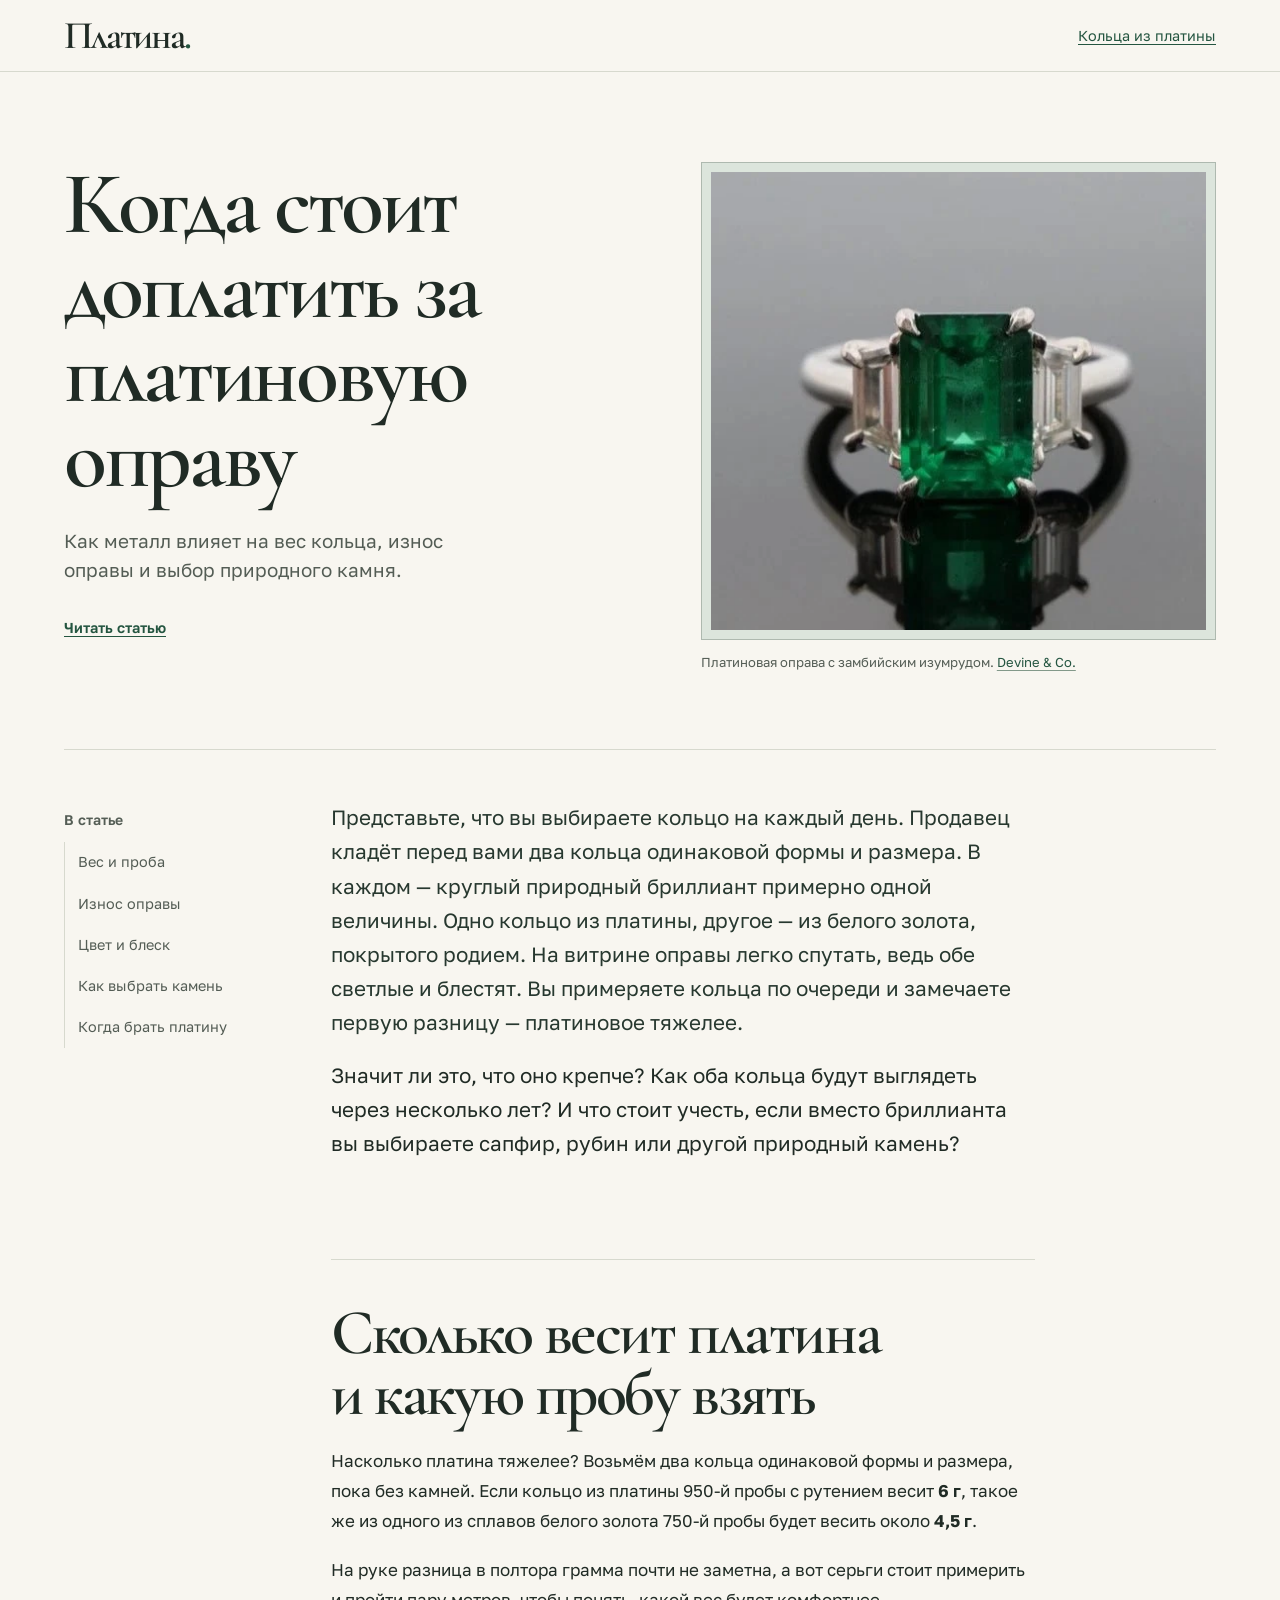
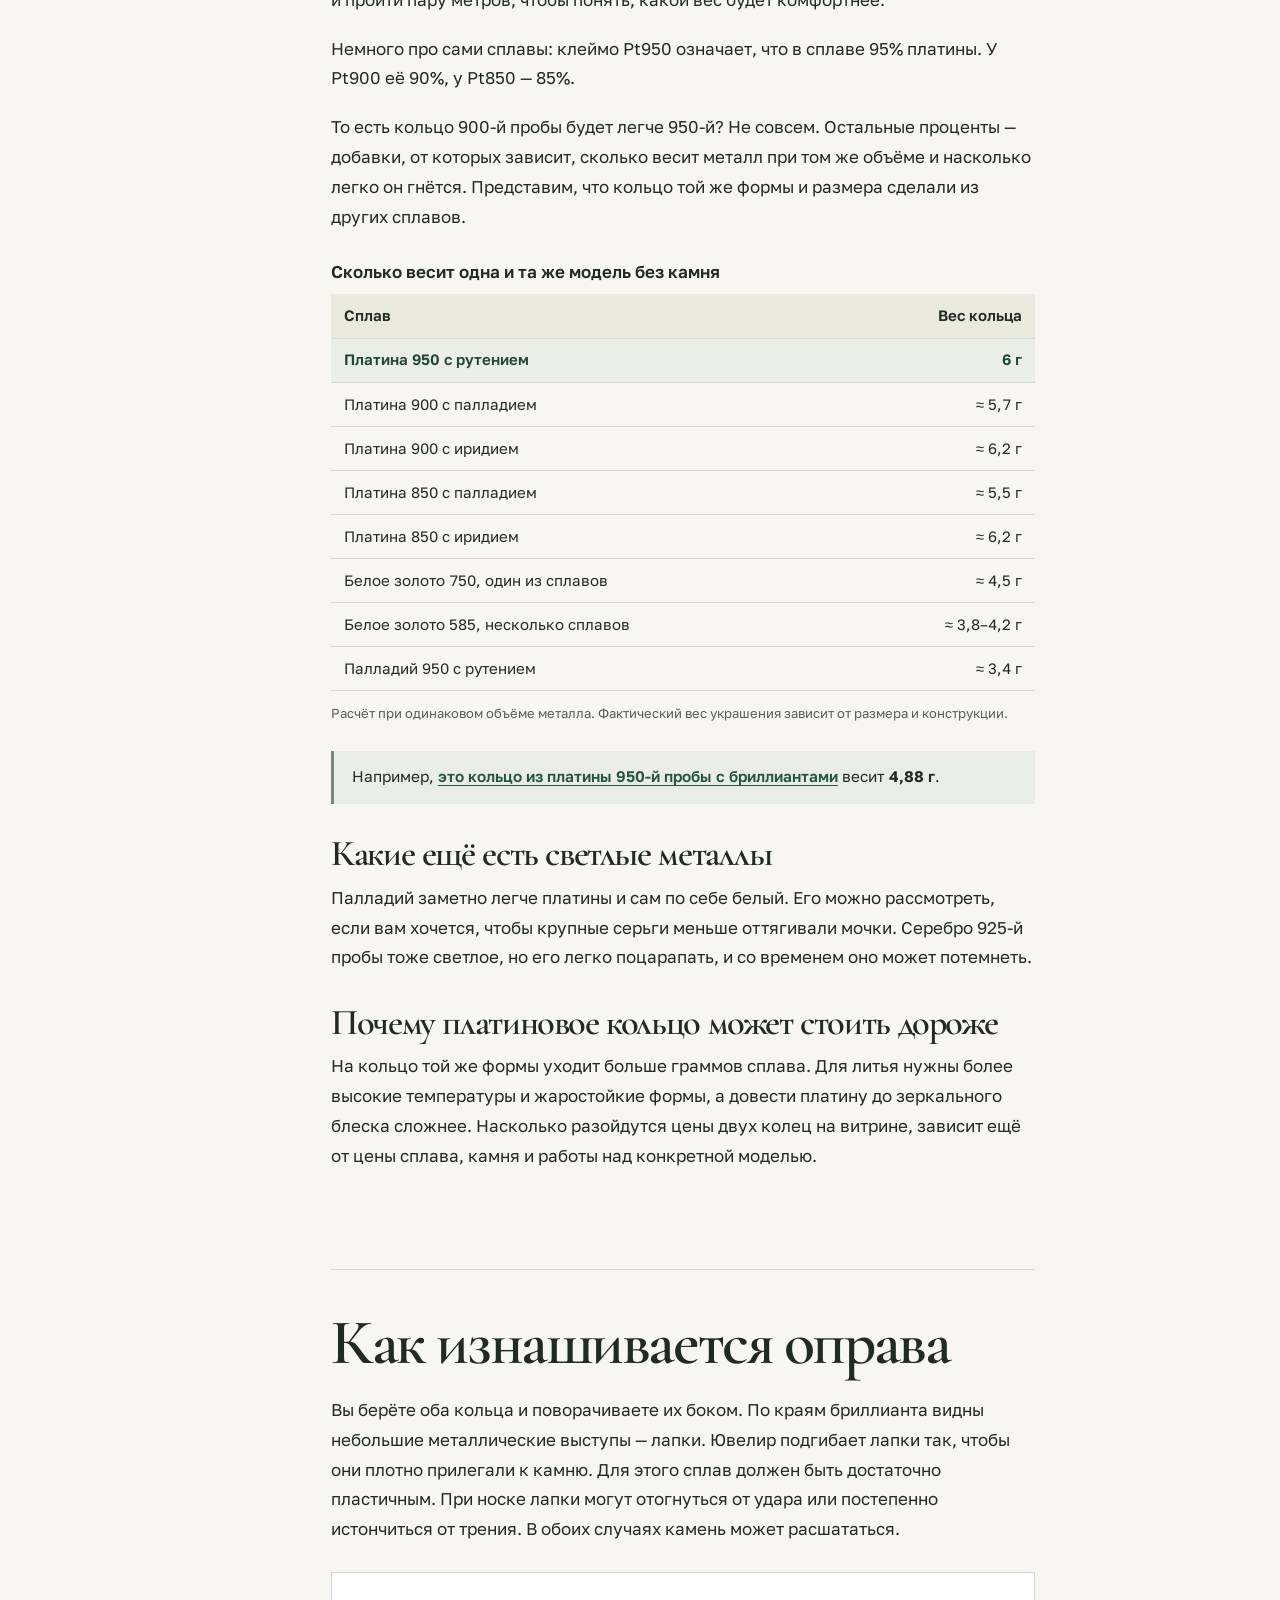
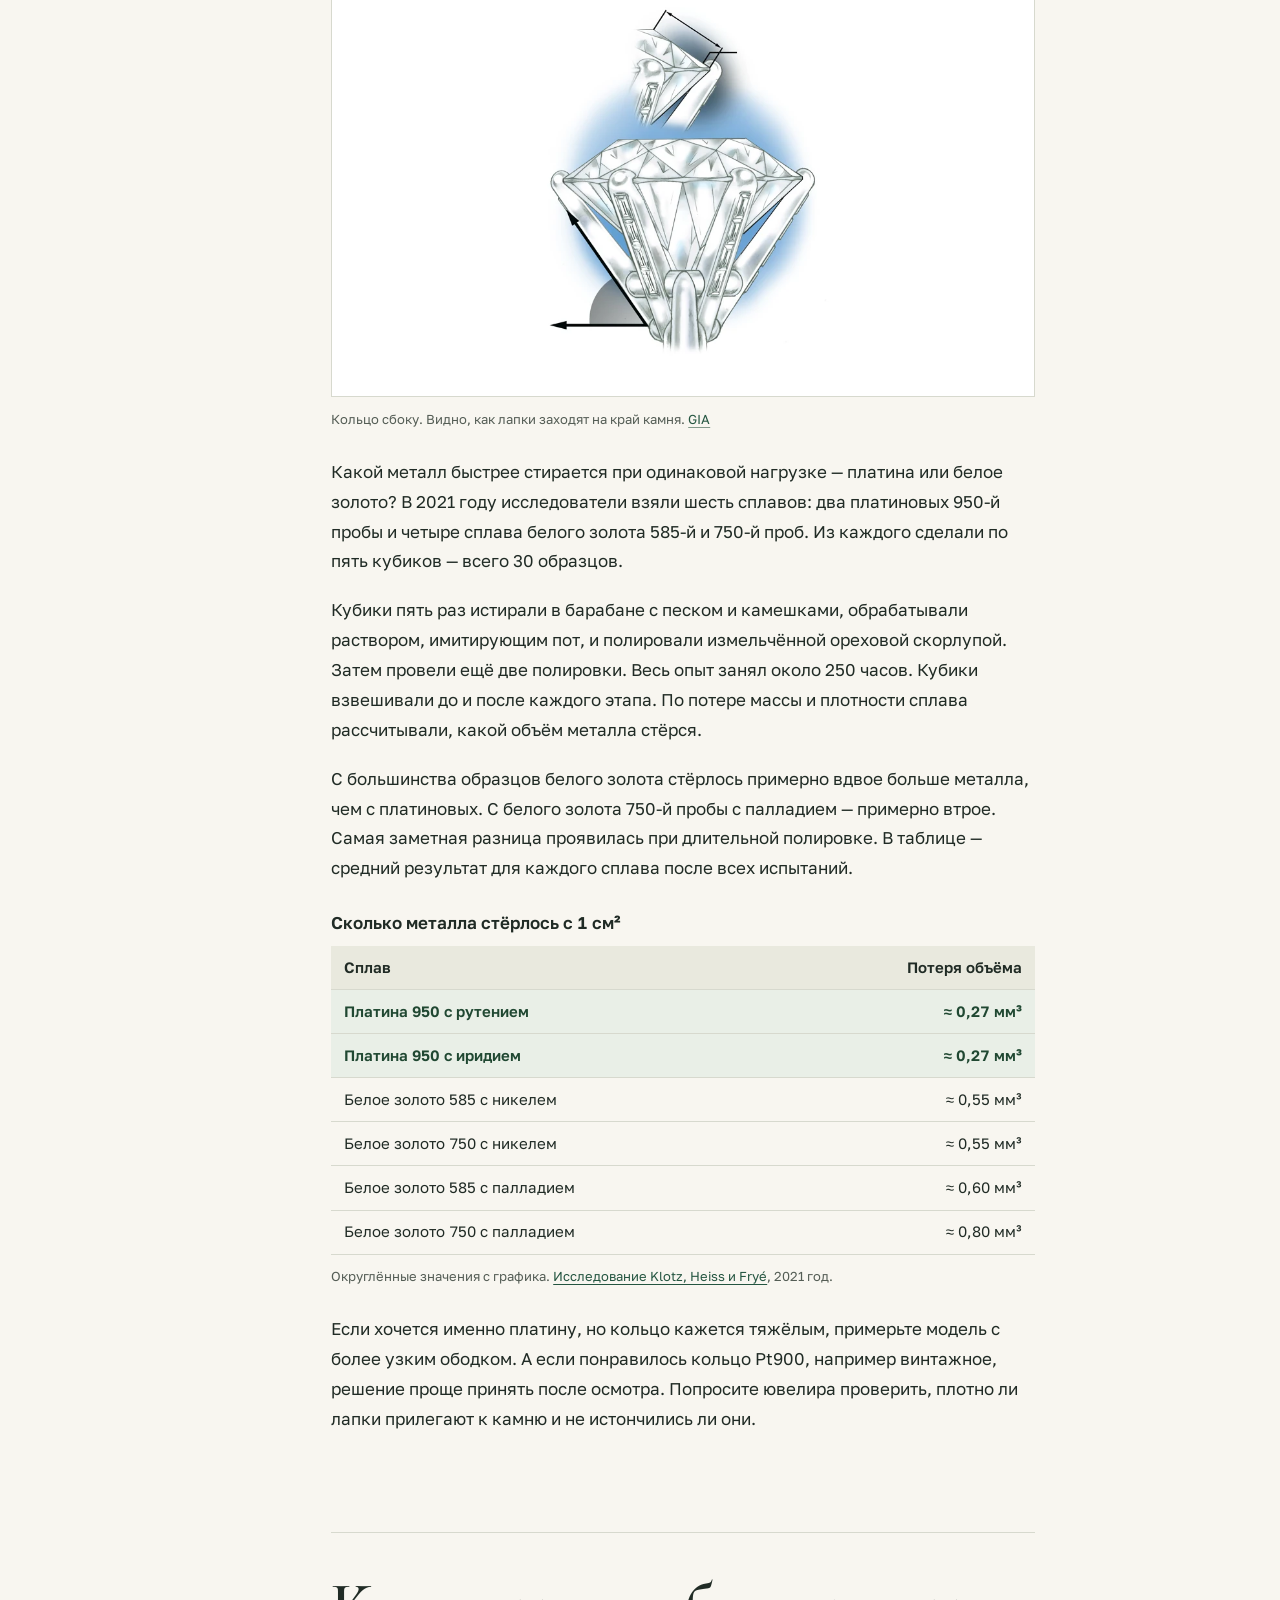
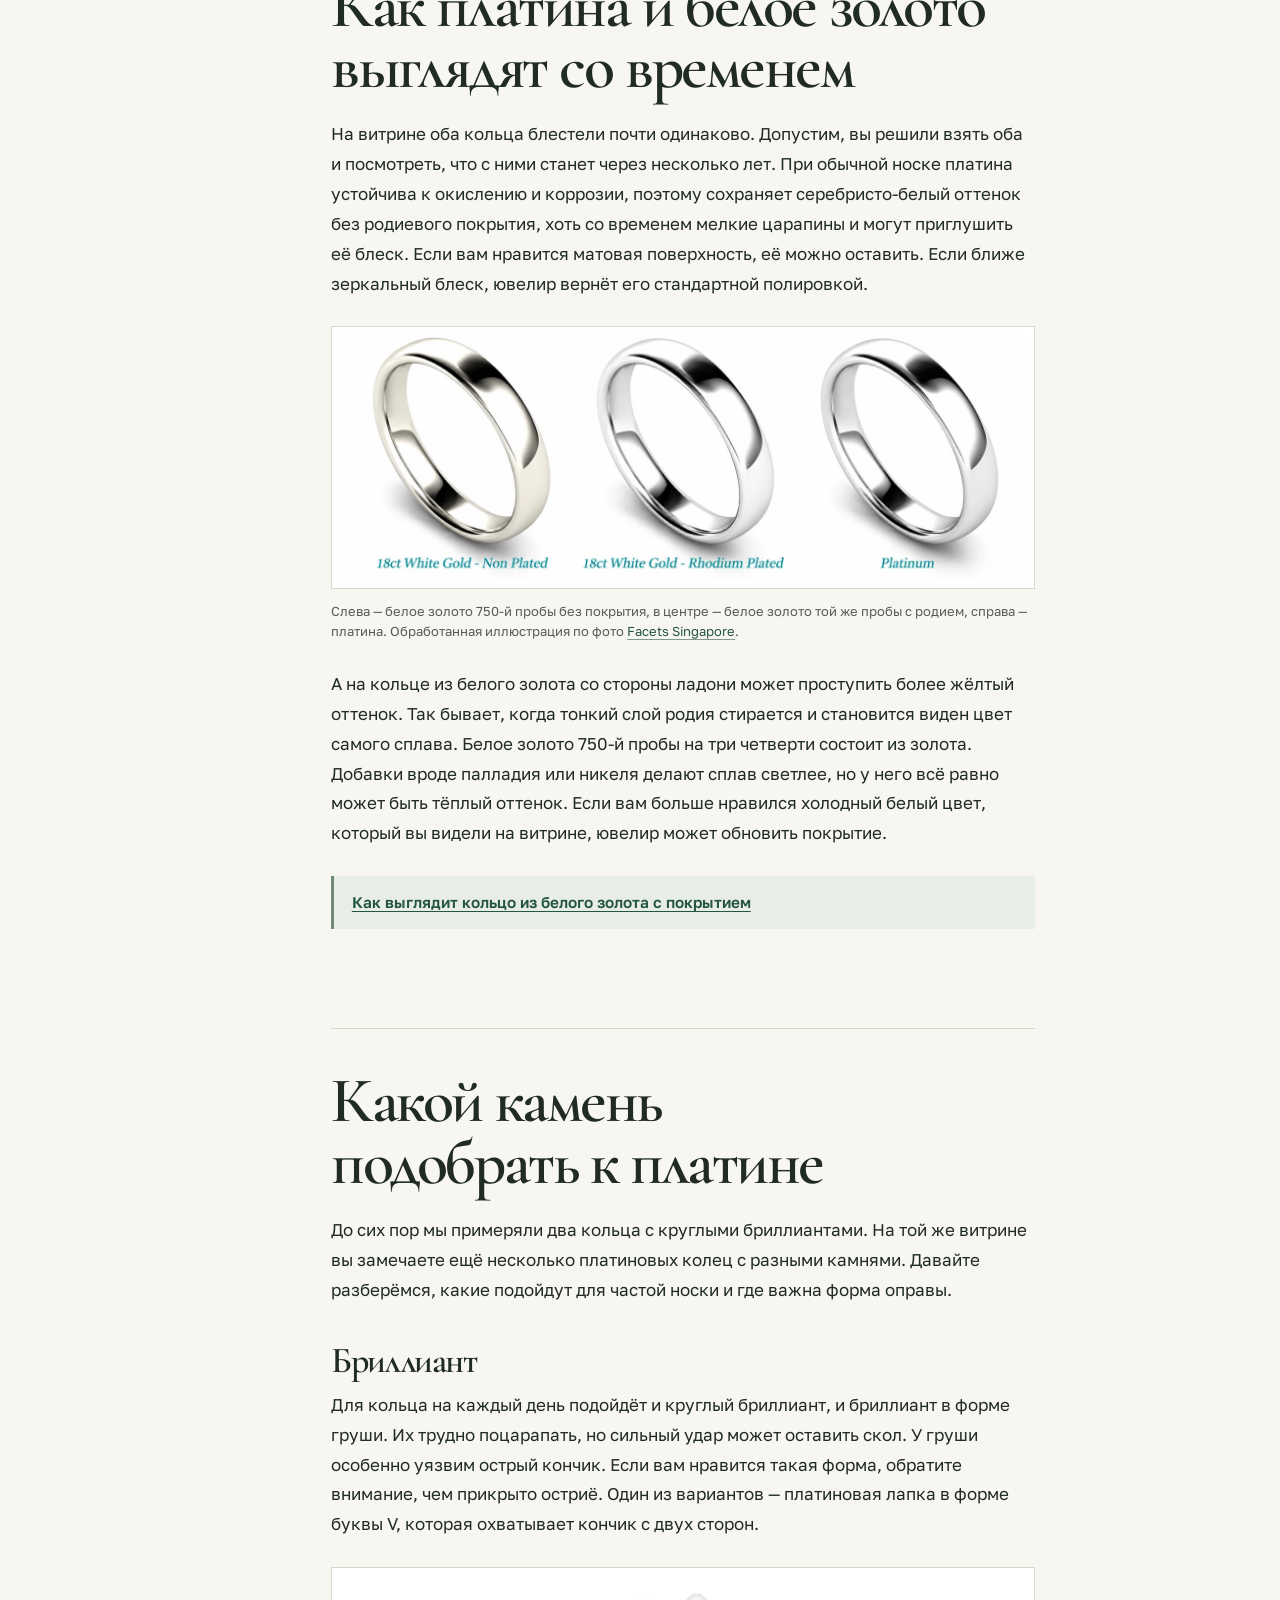
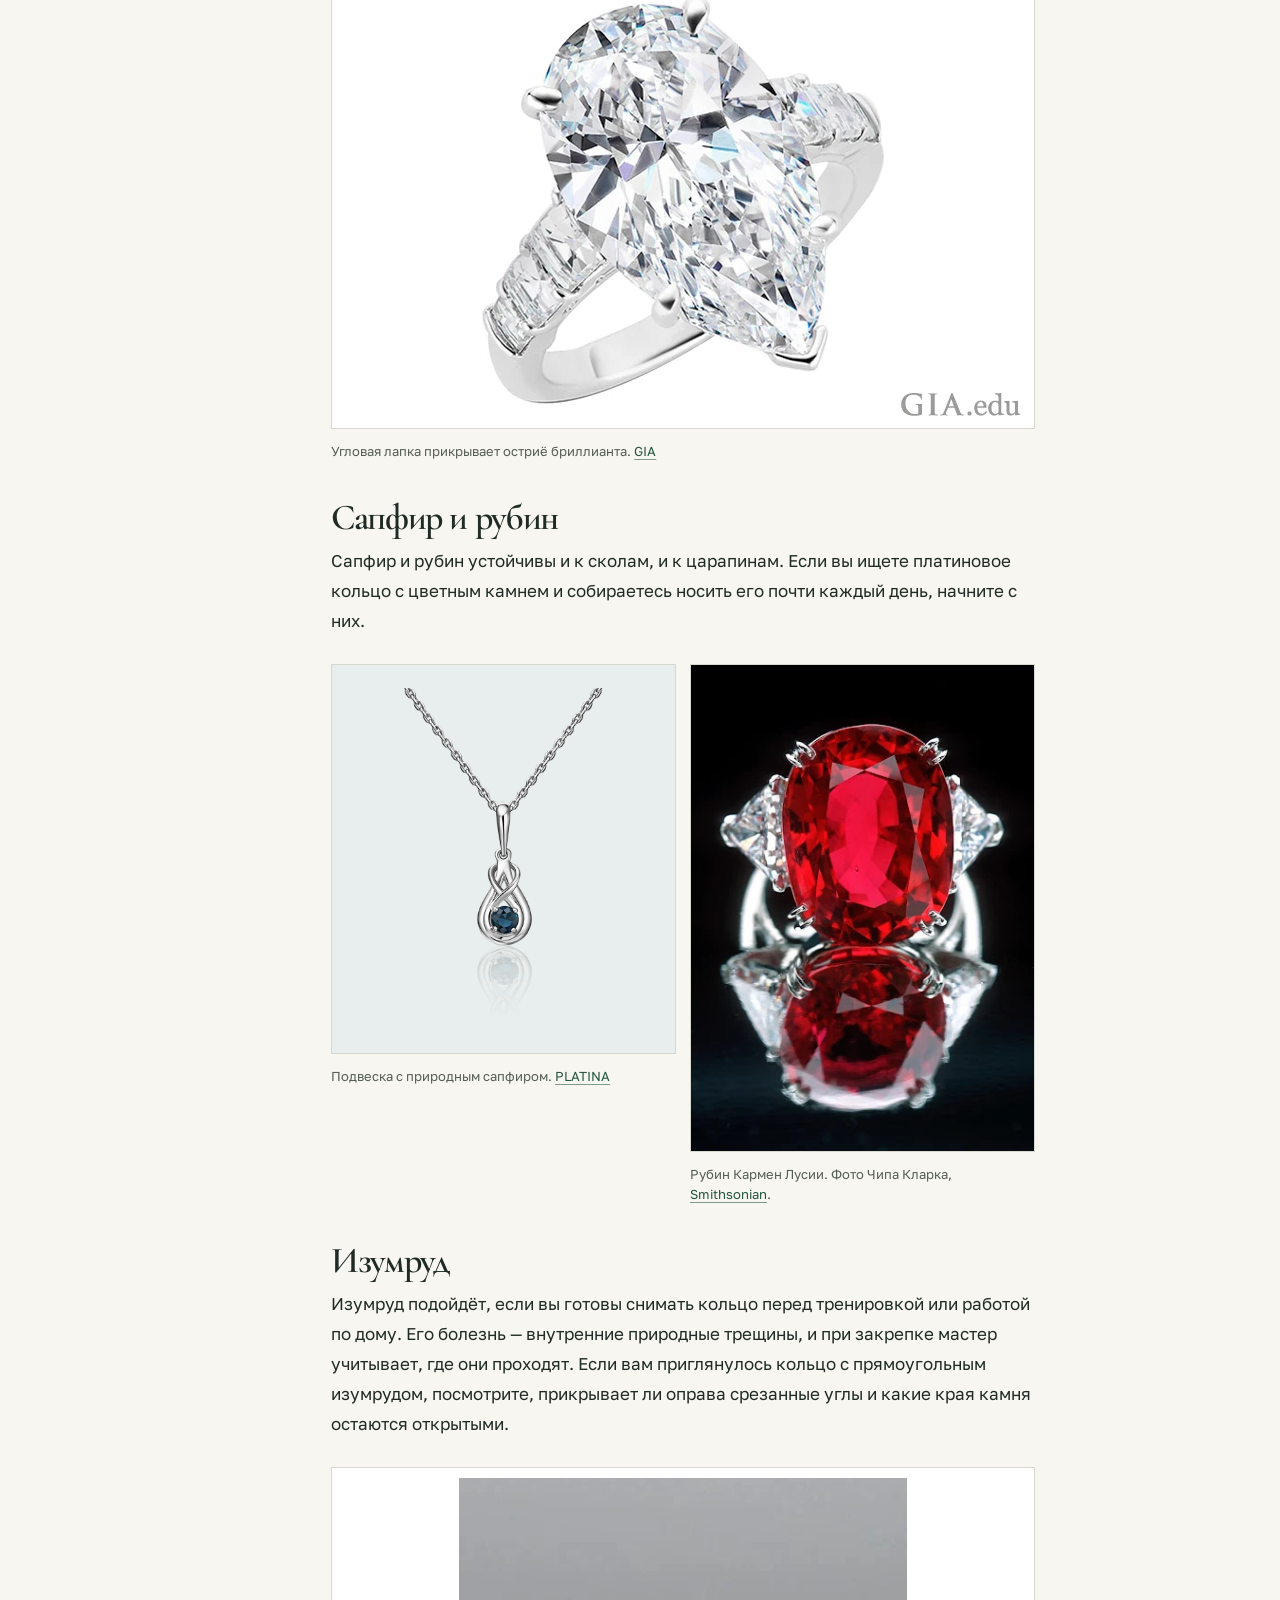
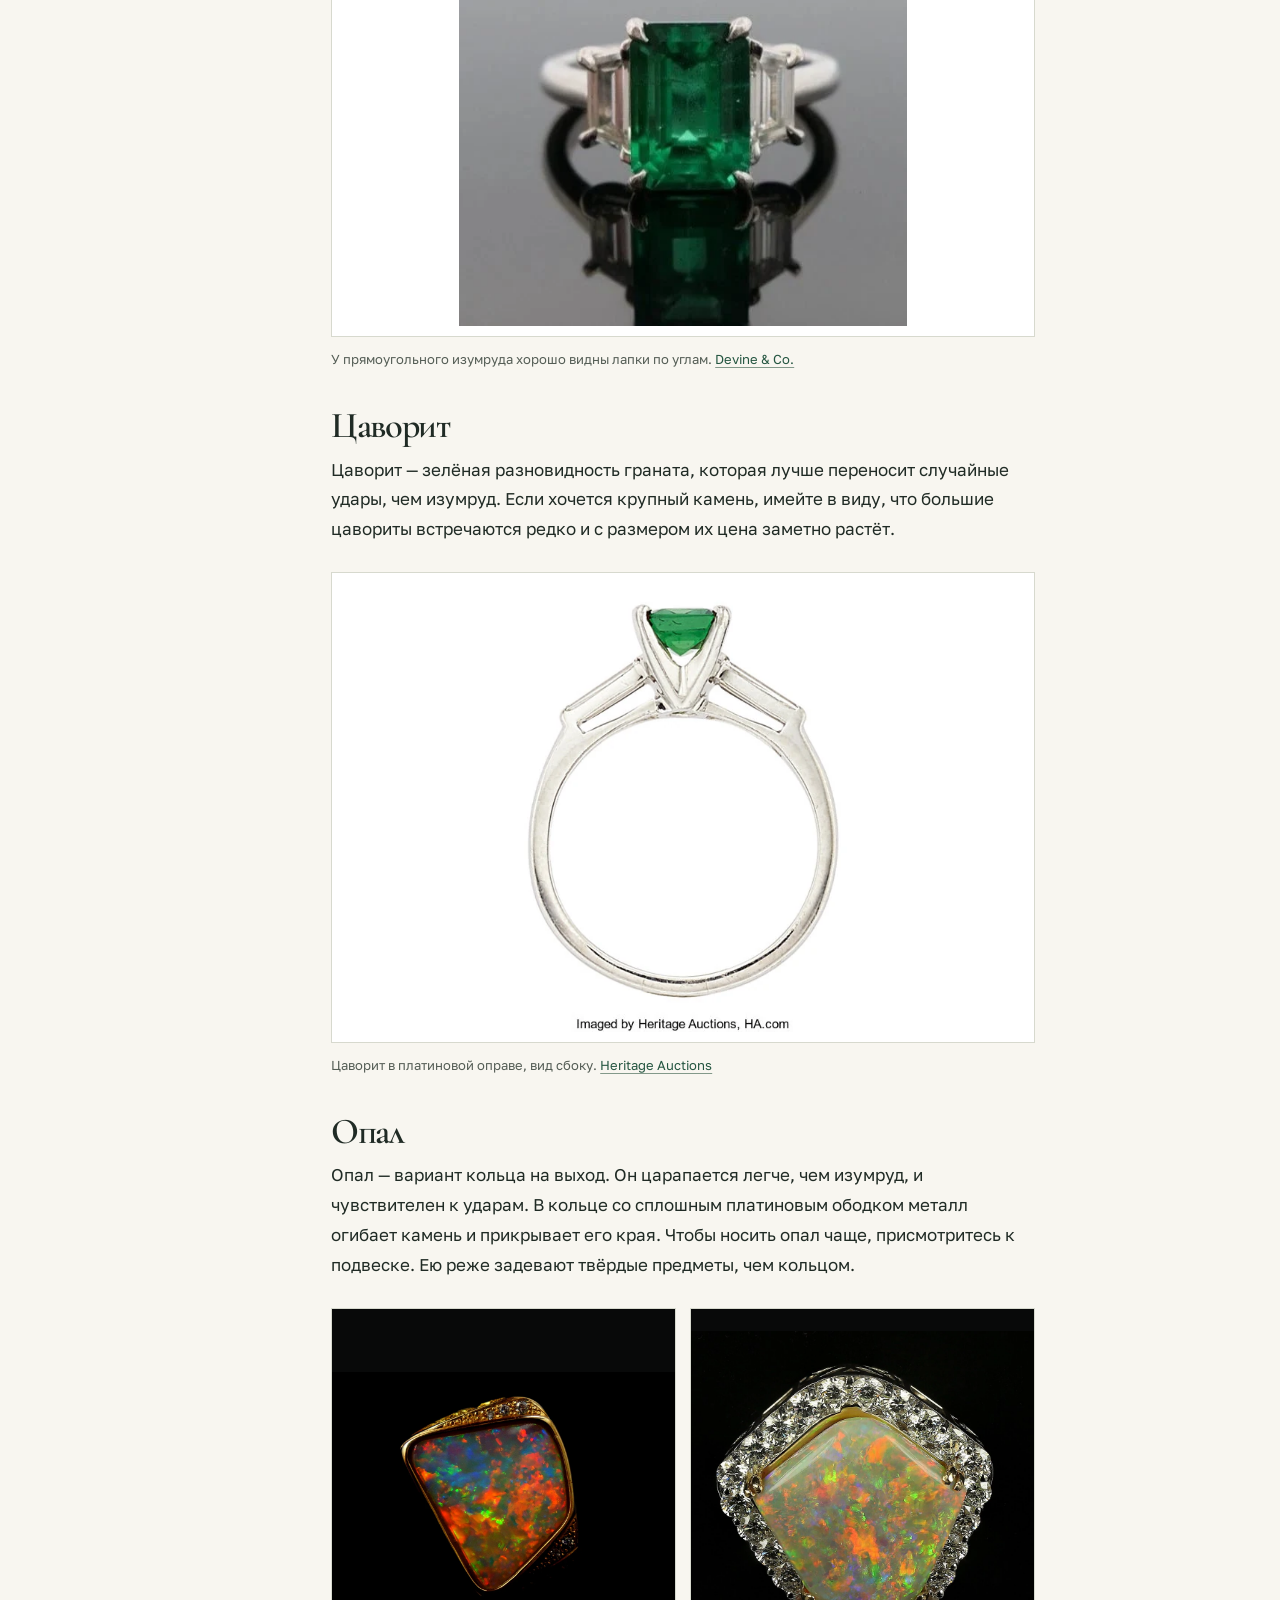
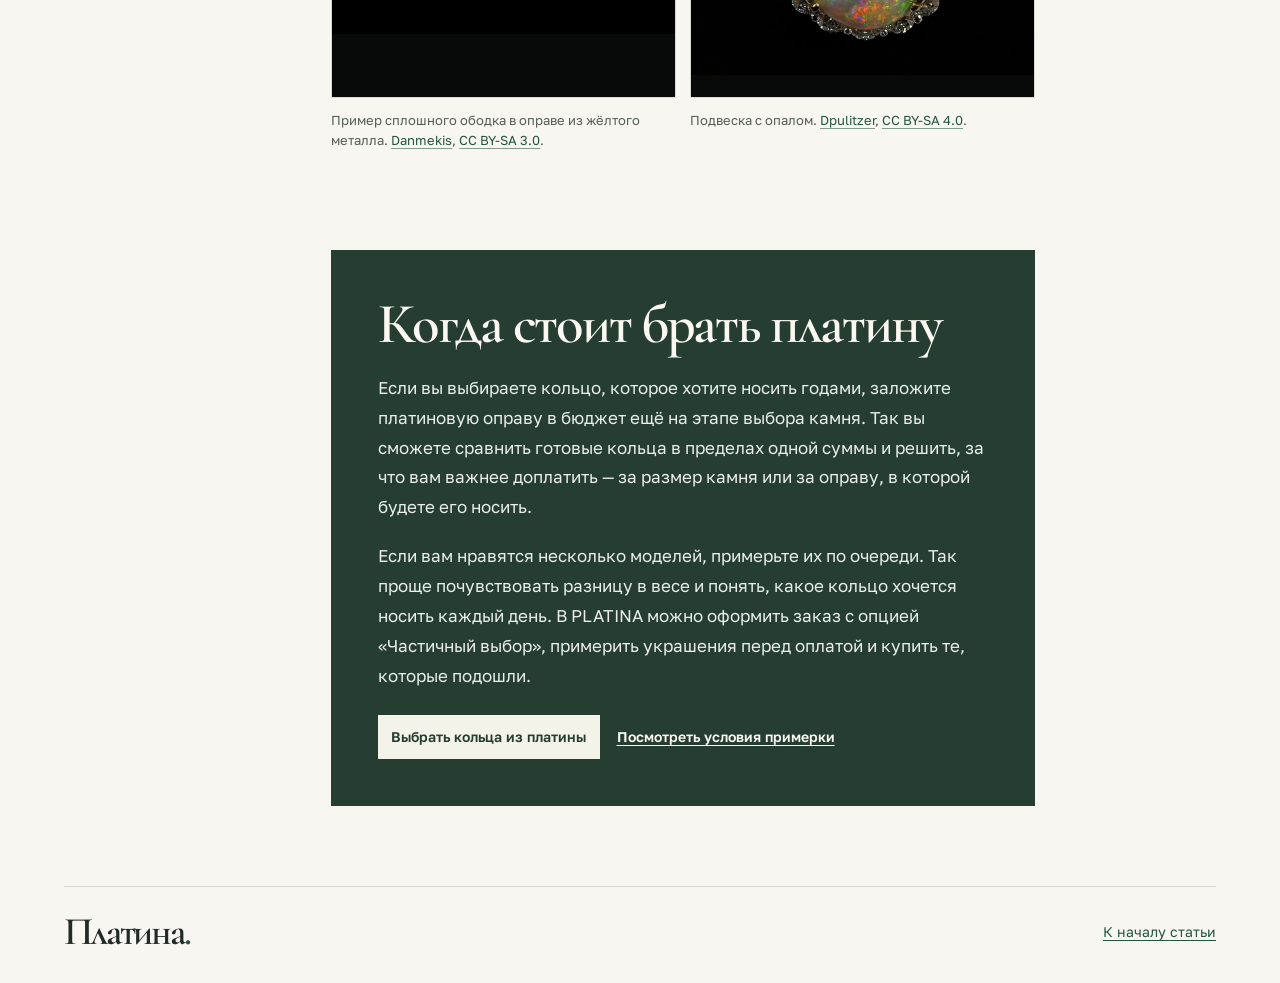
==== platina-article/index.html @ 507f57bd "Publish platinum setting editorial article" ====
<!doctype html>
<html lang="ru" id="top">
<head>
  <meta charset="utf-8">
  <meta name="viewport" content="width=device-width, initial-scale=1">
  <title>Когда стоит доплатить за платиновую оправу</title>
  <meta name="description" content="Чем платиновая оправа отличается от белого золота по весу, износу и уходу. Как выбрать оправу для бриллианта, сапфира, рубина и других природных камней.">
  <meta name="theme-color" content="#f8f6f0">
  <link rel="stylesheet" href="assets/fonts/fonts.css">
  <link rel="stylesheet" href="styles.css">
  <script src="article.js" defer></script>
</head>
<body>
  <a class="skip" href="#article">Перейти к статье</a>
  <header class="masthead">
    <div class="shell masthead-inner">
      <a class="wordmark" href="#top">Платина<span>.</span></a>
      <a class="masthead-link" href="https://platina-jewelry.ru/catalog/kolca/platina">Кольца из платины</a>
    </div>
    <div class="reading-progress" aria-hidden="true"></div>
  </header>

  <main>
    <article id="article" aria-labelledby="title">
      <header class="shell hero">
        <div class="hero-copy">
          <h1 id="title">Когда стоит<br class="hero-break"> доплатить за платиновую оправу</h1>
          <p>Как металл влияет на вес кольца, износ оправы и выбор природного камня.</p>
          <a class="hero-link" href="#intro">Читать статью</a>
        </div>
        <figure class="hero-figure">
          <div class="hero-photo">
            <img src="assets/emerald-hero.webp" alt="Платиновое кольцо с прямоугольным зелёным изумрудом и двумя боковыми бриллиантами" width="500" height="500" fetchpriority="high">
          </div>
          <figcaption>Платиновая оправа с замбийским изумрудом. <a href="https://www.devinejeweler.com/products/platinum-natural-zambian-emerald-ring-3-62ct-gia-origin-report-trapezoid-diamond">Devine &amp; Co.</a></figcaption>
        </figure>
      </header>

      <div class="shell article-layout">
        <nav class="contents" aria-label="Оглавление">
          <p class="contents-title">В статье</p>
          <ol>
            <li><a href="#weight">Вес и проба</a></li>
            <li><a href="#wear">Износ оправы</a></li>
            <li><a href="#finish">Цвет и блеск</a></li>
            <li><a href="#stones">Как выбрать камень</a></li>
            <li><a href="#choice">Когда брать платину</a></li>
          </ol>
        </nav>

        <div class="article-body">
          <div class="intro flow" id="intro">
            <p>Представьте, что вы выбираете кольцо на каждый день. Продавец кладёт перед вами два кольца одинаковой формы и размера. В каждом — круглый природный бриллиант примерно одной величины. Одно кольцо из платины, другое — из белого золота, покрытого родием. На витрине оправы легко спутать, ведь обе светлые и блестят. Вы примеряете кольца по очереди и замечаете первую разницу — платиновое тяжелее.</p>
            <p>Значит ли это, что оно крепче? Как оба кольца будут выглядеть через несколько лет? И что стоит учесть, если вместо бриллианта вы выбираете сапфир, рубин или другой природный камень?</p>
          </div>

          <section class="chapter flow" id="weight" aria-labelledby="weight-title">
            <h2 id="weight-title">Сколько весит платина и какую пробу взять</h2>
            <p>Насколько платина тяжелее? Возьмём два кольца одинаковой формы и размера, пока без камней. Если кольцо из платины 950-й пробы с рутением весит <strong>6 г</strong>, такое же из одного из сплавов белого золота 750-й пробы будет весить около <strong>4,5 г</strong>.</p>
            <p>На руке разница в полтора грамма почти не заметна, а вот серьги стоит примерить и пройти пару метров, чтобы понять, какой вес будет комфортнее.</p>
            <p>Немного про сами сплавы: клеймо Pt950 означает, что в сплаве 95% платины. У Pt900 её 90%, у Pt850 — 85%.</p>
            <p>То есть кольцо 900-й пробы будет легче 950-й? Не совсем. Остальные проценты — добавки, от которых зависит, сколько весит металл при том же объёме и насколько легко он гнётся. Представим, что кольцо той же формы и размера сделали из других сплавов.</p>

            <div class="data">
              <table>
                <caption>Сколько весит одна и та же модель без камня</caption>
                <thead><tr><th scope="col">Сплав</th><th scope="col">Вес кольца</th></tr></thead>
                <tbody>
                  <tr class="table-base"><th scope="row">Платина 950 с рутением</th><td>6 г</td></tr>
                  <tr><th scope="row">Платина 900 с палладием</th><td>≈ 5,7 г</td></tr>
                  <tr><th scope="row">Платина 900 с иридием</th><td>≈ 6,2 г</td></tr>
                  <tr><th scope="row">Платина 850 с палладием</th><td>≈ 5,5 г</td></tr>
                  <tr><th scope="row">Платина 850 с иридием</th><td>≈ 6,2 г</td></tr>
                  <tr><th scope="row">Белое золото 750, один из сплавов</th><td>≈ 4,5 г</td></tr>
                  <tr><th scope="row">Белое золото 585, несколько сплавов</th><td>≈ 3,8–4,2 г</td></tr>
                  <tr><th scope="row">Палладий 950 с рутением</th><td>≈ 3,4 г</td></tr>
                </tbody>
              </table>
              <p class="table-note">Расчёт при одинаковом объёме металла. Фактический вес украшения зависит от размера и конструкции.</p>
            </div>

            <aside class="catalog-note" aria-label="Пример из каталога">
              <p>Например, <a href="https://platina-jewelry.ru/catalog/product/01-1791-00-101-2100-30">это кольцо из платины 950-й пробы с бриллиантами</a> весит <strong>4,88 г</strong>.</p>
            </aside>

            <h3>Какие ещё есть светлые металлы</h3>
            <p>Палладий заметно легче платины и сам по себе белый. Его можно рассмотреть, если вам хочется, чтобы крупные серьги меньше оттягивали мочки. Серебро 925-й пробы тоже светлое, но его легко поцарапать, и со временем оно может потемнеть.</p>

            <h3>Почему платиновое кольцо может стоить дороже</h3>
            <p>На кольцо той же формы уходит больше граммов сплава. Для литья нужны более высокие температуры и жаростойкие формы, а довести платину до зеркального блеска сложнее. Насколько разойдутся цены двух колец на витрине, зависит ещё от цены сплава, камня и работы над конкретной моделью.</p>
          </section>

          <section class="chapter flow" id="wear" aria-labelledby="wear-title">
            <h2 id="wear-title">Как изнашивается оправа</h2>
            <p>Вы берёте оба кольца и поворачиваете их боком. По краям бриллианта видны небольшие металлические выступы — лапки. Ювелир подгибает лапки так, чтобы они плотно прилегали к камню. Для этого сплав должен быть достаточно пластичным. При носке лапки могут отогнуться от удара или постепенно истончиться от трения. В обоих случаях камень может расшататься.</p>
            <figure class="article-figure diagram">
              <a class="image-link" data-enlarge href="assets/prong-diagram.webp" aria-label="Увеличить схему закрепки">
                <img src="assets/prong-diagram.webp" alt="Схема закрепки сбоку. Кончики лапок заходят на край круглого камня." width="475" height="594" loading="lazy" decoding="async">
              </a>
              <figcaption>Кольцо сбоку. Видно, как лапки заходят на край камня. <a href="https://www.gia.edu/quality-assurance-benchmark/setting-round-center-stone-ring-platinum-prong">GIA</a></figcaption>
            </figure>
            <p>Какой металл быстрее стирается при одинаковой нагрузке — платина или белое золото? В 2021 году исследователи взяли шесть сплавов: два платиновых 950-й пробы и четыре сплава белого золота 585-й и 750-й проб. Из каждого сделали по пять кубиков — всего 30 образцов.</p>
            <p>Кубики пять раз истирали в барабане с песком и камешками, обрабатывали раствором, имитирующим пот, и полировали измельчённой ореховой скорлупой. Затем провели ещё две полировки. Весь опыт занял около 250 часов. Кубики взвешивали до и после каждого этапа. По потере массы и плотности сплава рассчитывали, какой объём металла стёрся.</p>
            <p>С большинства образцов белого золота стёрлось примерно вдвое больше металла, чем с платиновых. С белого золота 750-й пробы с палладием — примерно втрое. Самая заметная разница проявилась при длительной полировке. В таблице — средний результат для каждого сплава после всех испытаний.</p>
            <div class="data">
              <table>
                <caption>Сколько металла стёрлось с 1 см²</caption>
                <thead><tr><th scope="col">Сплав</th><th scope="col">Потеря объёма</th></tr></thead>
                <tbody>
                  <tr class="table-base"><th scope="row">Платина 950 с рутением</th><td>≈ 0,27 мм³</td></tr>
                  <tr class="table-base"><th scope="row">Платина 950 с иридием</th><td>≈ 0,27 мм³</td></tr>
                  <tr><th scope="row">Белое золото 585 с никелем</th><td>≈ 0,55 мм³</td></tr>
                  <tr><th scope="row">Белое золото 750 с никелем</th><td>≈ 0,55 мм³</td></tr>
                  <tr><th scope="row">Белое золото 585 с палладием</th><td>≈ 0,60 мм³</td></tr>
                  <tr><th scope="row">Белое золото 750 с палладием</th><td>≈ 0,80 мм³</td></tr>
                </tbody>
              </table>
              <p class="table-note">Округлённые значения с графика. <a href="https://doi.org/10.1595/205651321X16189971801978">Исследование Klotz, Heiss и Fryé</a>, 2021 год.</p>
            </div>
            <p>Если хочется именно платину, но кольцо кажется тяжёлым, примерьте модель с более узким ободком. А если понравилось кольцо Pt900, например винтажное, решение проще принять после осмотра. Попросите ювелира проверить, плотно ли лапки прилегают к камню и не истончились ли они.</p>
          </section>

          <section class="chapter flow" id="finish" aria-labelledby="finish-title">
            <h2 id="finish-title">Как платина и белое золото выглядят со временем</h2>
            <p>На витрине оба кольца блестели почти одинаково. Допустим, вы решили взять оба и посмотреть, что с ними станет через несколько лет. При обычной носке платина устойчива к окислению и коррозии, поэтому сохраняет серебристо-белый оттенок без родиевого покрытия, хоть со временем мелкие царапины и могут приглушить её блеск. Если вам нравится матовая поверхность, её можно оставить. Если ближе зеркальный блеск, ювелир вернёт его стандартной полировкой.</p>
            <figure class="article-figure comparison">
              <a class="image-link" data-enlarge href="assets/metal-comparison.webp" aria-label="Увеличить сравнение оттенков металлов">
                <img src="assets/metal-comparison.webp" alt="Три отполированных кольца. Левое чуть теплее, среднее и правое серебристо-белые." width="1400" height="498" loading="lazy" decoding="async">
              </a>
              <figcaption>Слева — белое золото 750-й пробы без покрытия, в центре — белое золото той же пробы с родием, справа — платина. Обработанная иллюстрация по фото <a href="https://blog.facetsingapore.com/white-gold-vs.-platinum-whats-the-difference">Facets Singapore</a>.</figcaption>
            </figure>
            <p>А на кольце из белого золота со стороны ладони может проступить более жёлтый оттенок. Так бывает, когда тонкий слой родия стирается и становится виден цвет самого сплава. Белое золото 750-й пробы на три четверти состоит из золота. Добавки вроде палладия или никеля делают сплав светлее, но у него всё равно может быть тёплый оттенок. Если вам больше нравился холодный белый цвет, который вы видели на витрине, ювелир может обновить покрытие.</p>
            <aside class="catalog-note" aria-label="Пример из каталога">
              <p><a href="https://platina-jewelry.ru/catalog/product/01-0300-00-101-1120-30">Как выглядит кольцо из белого золота с покрытием</a></p>
            </aside>
          </section>

          <section class="chapter flow" id="stones" aria-labelledby="stones-title">
            <h2 id="stones-title">Какой камень подобрать к платине</h2>
            <p>До сих пор мы примеряли два кольца с круглыми бриллиантами. На той же витрине вы замечаете ещё несколько платиновых колец с разными камнями. Давайте разберёмся, какие подойдут для частой носки и где важна форма оправы.</p>

            <div class="stone-chapter flow">
              <h3>Бриллиант</h3>
              <p>Для кольца на каждый день подойдёт и круглый бриллиант, и бриллиант в форме груши. Их трудно поцарапать, но сильный удар может оставить скол. У груши особенно уязвим острый кончик. Если вам нравится такая форма, обратите внимание, чем прикрыто остриё. Один из вариантов — платиновая лапка в форме буквы V, которая охватывает кончик с двух сторон.</p>
              <figure class="article-figure">
                <a class="image-link" href="assets/pear-diamond.webp" data-enlarge aria-label="Увеличить фотографию бриллианта в форме груши">
                  <img src="assets/pear-diamond.webp" alt="Кольцо с грушевидным бриллиантом. На остром кончике камня видна угловая лапка." width="690" height="460" loading="lazy" decoding="async">
                </a>
                <figcaption>Угловая лапка прикрывает остриё бриллианта. <a href="https://www.gia.edu/gia-news-research/how-protect-diamond-chipping">GIA</a></figcaption>
              </figure>
            </div>

            <div class="stone-chapter flow">
              <h3>Сапфир и рубин</h3>
              <p>Сапфир и рубин устойчивы и к сколам, и к царапинам. Если вы ищете платиновое кольцо с цветным камнем и собираетесь носить его почти каждый день, начните с них.</p>
              <div class="photo-pair">
                <figure class="article-figure">
                  <a class="image-link sapphire" href="assets/sapphire-pendant.webp" data-enlarge aria-label="Увеличить фотографию подвески с сапфиром">
                    <img src="assets/sapphire-pendant.webp" alt="Платиновая подвеска с круглым синим сапфиром" width="1000" height="1000" loading="lazy" decoding="async">
                  </a>
                  <figcaption>Подвеска с природным сапфиром. <a href="https://platina-jewelry.ru/catalog/product/03-3037-00-102-2100-30">PLATINA</a></figcaption>
                </figure>
                <figure class="article-figure">
                  <a class="image-link ruby" href="assets/ruby-ring.webp" data-enlarge aria-label="Увеличить фотографию кольца с рубином">
                    <img src="assets/ruby-ring.webp" alt="Овальный красный рубин с двумя боковыми бриллиантами" width="362" height="512" loading="lazy" decoding="async">
                  </a>
                  <figcaption>Рубин Кармен Лусии. Фото Чипа Кларка, <a href="https://artsandculture.google.com/asset/sQFQgNkEzkOqLA?childAssetId=KAEURho-J4QhWQ">Smithsonian</a>.</figcaption>
                </figure>
              </div>
            </div>

            <div class="stone-chapter flow">
              <h3>Изумруд</h3>
              <p>Изумруд подойдёт, если вы готовы снимать кольцо перед тренировкой или работой по дому. Его болезнь — внутренние природные трещины, и при закрепке мастер учитывает, где они проходят. Если вам приглянулось кольцо с прямоугольным изумрудом, посмотрите, прикрывает ли оправа срезанные углы и какие края камня остаются открытыми.</p>
              <figure class="article-figure centered-photo">
                <a class="image-link" href="assets/emerald-detail.webp" data-enlarge aria-label="Увеличить фотографию кольца с изумрудом">
                  <img src="assets/emerald-detail.webp" alt="Крупный план изумруда. Четыре лапки закрепки видны у срезанных углов." width="500" height="500" loading="lazy" decoding="async">
                </a>
                <figcaption>У прямоугольного изумруда хорошо видны лапки по углам. <a href="https://www.devinejeweler.com/products/platinum-natural-zambian-emerald-ring-3-62ct-gia-origin-report-trapezoid-diamond">Devine &amp; Co.</a></figcaption>
              </figure>
            </div>

            <div class="stone-chapter flow">
              <h3>Цаворит</h3>
              <p>Цаворит — зелёная разновидность граната, которая лучше переносит случайные удары, чем изумруд. Если хочется крупный камень, имейте в виду, что большие цавориты встречаются редко и с размером их цена заметно растёт.</p>
              <figure class="article-figure centered-photo">
                <a class="image-link" href="assets/tsavorite-ring.webp" data-enlarge aria-label="Увеличить вид кольца с цаворитом сбоку">
                  <img src="assets/tsavorite-ring.webp" alt="Вид сбоку на платиновое кольцо с зелёным цаворитом" width="474" height="600" loading="lazy" decoding="async">
                </a>
                <figcaption>Цаворит в платиновой оправе, вид сбоку. <a href="https://jewelry.ha.com/itm/estate-jewelry/rings/tsavorite-garnet-diamond-platinum-ring/a/5237-55216.s">Heritage Auctions</a></figcaption>
              </figure>
            </div>

            <div class="stone-chapter flow">
              <h3>Опал</h3>
              <p>Опал — вариант кольца на выход. Он царапается легче, чем изумруд, и чувствителен к ударам. В кольце со сплошным платиновым ободком металл огибает камень и прикрывает его края. Чтобы носить опал чаще, присмотритесь к подвеске. Ею реже задевают твёрдые предметы, чем кольцом.</p>
              <div class="photo-pair">
                <figure class="article-figure">
                  <a class="image-link opal" href="assets/opal-bezel.webp" data-enlarge aria-label="Увеличить фотографию опала в сплошной оправе">
                    <img src="assets/opal-bezel.webp" alt="Разноцветный опал, края которого огибает жёлтый металлический ободок" width="1120" height="855" loading="lazy" decoding="async">
                  </a>
                  <figcaption>Пример сплошного ободка в оправе из жёлтого металла. <a href="https://commons.wikimedia.org/wiki/File:Opal_Ring.JPG">Danmekis</a>, <a href="https://creativecommons.org/licenses/by-sa/3.0/">CC BY-SA 3.0</a>.</figcaption>
                </figure>
                <figure class="article-figure">
                  <a class="image-link opal" href="assets/opal-pendant.webp" data-enlarge aria-label="Увеличить фотографию подвески с опалом">
                    <img src="assets/opal-pendant.webp" alt="Подвеска с переливчатым опалом и рядом прозрачных камней вокруг него" width="960" height="960" loading="lazy" decoding="async">
                  </a>
                  <figcaption>Подвеска с опалом. <a href="https://commons.wikimedia.org/wiki/File:Opal_Pendant_top_view.jpg">Dpulitzer</a>, <a href="https://creativecommons.org/licenses/by-sa/4.0/">CC BY-SA 4.0</a>.</figcaption>
                </figure>
              </div>
            </div>
          </section>

          <section class="choice flow" id="choice" aria-labelledby="choice-title">
            <h2 id="choice-title">Когда стоит брать платину</h2>
            <p>Если вы выбираете кольцо, которое хотите носить годами, заложите платиновую оправу в бюджет ещё на этапе выбора камня. Так вы сможете сравнить готовые кольца в пределах одной суммы и решить, за что вам важнее доплатить — за размер камня или за оправу, в которой будете его носить.</p>
            <p>Если вам нравятся несколько моделей, примерьте их по очереди. Так проще почувствовать разницу в весе и понять, какое кольцо хочется носить каждый день. В PLATINA можно оформить заказ с опцией «Частичный выбор», примерить украшения перед оплатой и купить те, которые подошли.</p>
            <div class="choice-links">
              <a class="button" href="https://platina-jewelry.ru/catalog/kolca/platina">Выбрать кольца из платины</a>
              <a href="https://platina-jewelry.ru/delivery">Посмотреть условия примерки</a>
            </div>
          </section>
        </div>
      </div>
    </article>
  </main>

  <footer class="footer shell">
    <a class="wordmark" href="#top">Платина<span>.</span></a>
    <a href="#top">К началу статьи</a>
  </footer>

  <dialog class="lightbox" aria-label="Иллюстрация крупным планом">
    <div class="lightbox-content">
      <button class="lightbox-close" type="button" aria-label="Закрыть иллюстрацию">×</button>
      <figure>
        <img alt="">
        <figcaption></figcaption>
      </figure>
    </div>
  </dialog>
</body>
</html>
---- platina-article/assets/fonts/fonts.css ----
@font-face {
  font-family: 'Cormorant Garamond';
  font-style: normal;
  font-weight: 600;
  font-display: swap;
  src: url(cormorant-cyrillic.woff2) format('woff2');
  unicode-range: U+0301, U+0400-045F, U+0490-0491, U+04B0-04B1, U+2116;
}
@font-face {
  font-family: 'Cormorant Garamond';
  font-style: normal;
  font-weight: 600;
  font-display: swap;
  src: url(cormorant-latin.woff2) format('woff2');
  unicode-range: U+0000-00FF, U+0131, U+0152-0153, U+02BB-02BC, U+02C6, U+02DA, U+02DC, U+0304, U+0308, U+0329, U+2000-206F, U+20AC, U+2122, U+2191, U+2193, U+2212, U+2215, U+FEFF, U+FFFD;
}
@font-face {
  font-family: 'Golos Text';
  font-style: normal;
  font-weight: 400 700;
  font-display: swap;
  src: url(golos-cyrillic.woff2) format('woff2');
  unicode-range: U+0301, U+0400-045F, U+0490-0491, U+04B0-04B1, U+2116;
}
@font-face {
  font-family: 'Golos Text';
  font-style: normal;
  font-weight: 400 700;
  font-display: swap;
  src: url(golos-latin-ext.woff2) format('woff2');
  unicode-range: U+0100-02BA, U+02BD-02C5, U+02C7-02CC, U+02CE-02D7, U+02DD-02FF, U+0304, U+0308, U+0329, U+1D00-1DBF, U+1E00-1E9F, U+1EF2-1EFF, U+2020, U+20A0-20AB, U+20AD-20C4, U+2113, U+2C60-2C7F, U+A720-A7FF;
}
@font-face {
  font-family: 'Golos Text';
  font-style: normal;
  font-weight: 400 700;
  font-display: swap;
  src: url(golos-latin.woff2) format('woff2');
  unicode-range: U+0000-00FF, U+0131, U+0152-0153, U+02BB-02BC, U+02C6, U+02DA, U+02DC, U+0304, U+0308, U+0329, U+2000-206F, U+20AC, U+2122, U+2191, U+2193, U+2212, U+2215, U+FEFF, U+FFFD;
}
---- platina-article/styles.css ----
:root {
  color-scheme: light;
  --paper: #f8f6f0;
  --ink: #202b25;
  --muted: #545d55;
  --accent: #245540;
  --line: #d7d9ce;
  --green-paper: #e8eee6;
  --serif: "Cormorant Garamond", Georgia, serif;
  --sans: "Golos Text", Arial, sans-serif;
  --shell: 75rem;
  --gutter: clamp(1.25rem, 5vw, 4.5rem);
}

*, *::before, *::after { box-sizing: border-box; }
html { scroll-behavior: smooth; scroll-padding-top: 2rem; }
body { margin: 0; background: var(--paper); color: var(--ink); font: 1.0625rem/1.76 var(--sans); }
img { display: block; max-width: 100%; height: auto; }
a { color: var(--accent); text-decoration-thickness: .075em; text-underline-offset: .22em; }
a:hover { color: #172e24; }
:focus-visible { outline: 2px solid currentColor; outline-offset: .24rem; }
h1, h2, h3, p, figure, ol { margin: 0; }
strong { font-weight: 650; }
.shell { width: min(calc(100% - var(--gutter) * 2), var(--shell)); margin-inline: auto; }
.skip { position: fixed; top: .8rem; left: .8rem; z-index: 4; padding: .5rem 1rem; background: white; transform: translateY(-180%); }
.skip:focus { transform: none; }

.masthead { border-block-end: 1px solid var(--line); }
.masthead-inner { min-height: 4.45rem; display: flex; align-items: center; justify-content: space-between; gap: 1rem; }
.wordmark { color: var(--ink); font: 600 2.45rem/.95 var(--serif); letter-spacing: -.055em; text-decoration: none; }
.wordmark span { color: var(--accent); }
.masthead-link { font-size: .9rem; }
.reading-progress { position: fixed; inset: 0 0 auto; z-index: 5; height: 3px; background: #688777; transform: scaleX(var(--read, 0)); transform-origin: left center; pointer-events: none; }

.hero { display: grid; grid-template-columns: minmax(0, 1fr) minmax(0, .92fr); align-items: center; gap: clamp(2rem, 6vw, 6rem); padding-block: clamp(2.75rem, 7vw, 6.25rem) clamp(2.4rem, 6vw, 5rem); }
.hero-copy { padding-block-end: 1.4rem; }
h1, h2, h3 { font-family: var(--serif); font-weight: 600; line-height: .96; letter-spacing: -.038em; text-wrap: balance; }
h1 { font-size: clamp(3.2rem, 6.9vw, 6.25rem); }
.hero-copy p { margin-block-start: 1.62rem; max-width: 28rem; color: var(--muted); font-size: clamp(1.0125rem, 1.6vw, 1.18rem); line-height: 1.57; }
.hero-link { display: inline-flex; min-height: 44px; align-items: center; margin-block-start: 1.25rem; font-size: .9rem; font-weight: 600; }
.hero-photo { padding: .58rem; border: 1px solid #aeb9af; background: #dce5dc; }
.hero-photo img { width: 100%; aspect-ratio: 1.08; object-fit: cover; object-position: center 48%; }
figcaption { margin-top: .75rem; color: var(--muted); font-size: .8125rem; line-height: 1.55; }
figcaption a { text-decoration-color: #83998a; }

.article-layout { display: grid; grid-template-columns: minmax(10rem, 1fr) minmax(0, 44rem) minmax(0, .6fr); gap: clamp(1.6rem, 4vw, 4.75rem); border-block-start: 1px solid var(--line); padding-block-start: clamp(1.5rem, 4vw, 3.75rem); }
.contents { position: sticky; top: 2rem; align-self: start; padding-block-start: .4rem; }
.contents-title { color: var(--muted); font-weight: 600; font-size: .875rem; margin-block-end: .6rem; }
.contents ol { padding: 0; list-style: none; border-inline-start: 1px solid var(--line); }
.contents a { display: inline-flex; align-items: center; min-height: 2.58rem; margin-inline-start: -1px; border-inline-start: 2px solid transparent; padding-inline: .78rem .2rem; font-size: .9rem; line-height: 1.3; color: var(--muted); text-decoration: none; }
.contents a:hover { color: var(--accent); text-decoration: underline; }
.contents a[aria-current="location"] { color: var(--accent); border-color: var(--accent); font-weight: 600; }

.article-body { min-width: 0; }
.flow > * + * { margin-block-start: 1.18rem; }
.intro { font-size: clamp(1.12rem, 1.9vw, 1.29rem); line-height: 1.65; }
.intro p:first-child { color: #27382f; }
.chapter { margin-block-start: clamp(3.3rem, 8vw, 6.15rem); padding-block-start: clamp(1.65rem, 4vw, 2.6rem); border-block-start: 1px solid var(--line); }
h2 { font-size: clamp(2.5rem, 5vw, 4.2rem); }
h3 { font-size: clamp(1.65rem, 3.2vw, 2.28rem); line-height: 1.07; }
.flow > h2 + p { margin-block-start: 1.35rem; }
.flow > h3 + p { margin-block-start: .58rem; }
.flow > h3 { margin-block-start: 1.9rem; }
.flow > h3:first-child { margin-block-start: 0; }
.flow > .data, .flow > .article-figure, .flow > .photo-pair, .flow > .catalog-note { margin-block: 1.75rem; }

table { width: 100%; border-collapse: collapse; table-layout: fixed; font-size: .94rem; line-height: 1.42; font-variant-numeric: tabular-nums; }
caption { text-align: left; font-weight: 600; font-size: 1.065rem; padding-block-end: .65rem; }
th, td { padding: .68rem .82rem; border-block-end: 1px solid var(--line); vertical-align: middle; text-align: left; }
thead { background: #e9e9de; }
thead th { font-weight: 600; }
thead th:last-child { width: 31%; }
tbody th { font-weight: 400; }
th:last-child, td:last-child { text-align: right; }
tbody td { white-space: nowrap; }
.table-base { background: #e9efe7; }
.table-base th, .table-base td { color: #204832; font-weight: 600; }
.table-note { font-size: .8125rem; line-height: 1.55; color: var(--muted); margin-block-start: .7rem; }
.catalog-note { background: var(--green-paper); border-inline-start: 3px solid #6f8b77; padding: .92rem 1.1rem; font-size: .96rem; line-height: 1.55; }
.catalog-note a { font-weight: 600; }

.image-link { display: grid; place-items: center; border: 1px solid var(--line); background: #fff; cursor: zoom-in; text-decoration: none; }
.image-link img { max-height: 34rem; width: auto; object-fit: contain; }
.image-link:hover { border-color: #879b8e; }
.diagram .image-link { padding: 1.2rem; }
.diagram .image-link img { max-height: 24rem; }
.comparison .image-link { padding: .5rem; }
.comparison .image-link img { width: 100%; }
.centered-photo .image-link { padding: .65rem; }
.centered-photo .image-link img { max-height: 28rem; }
.photo-pair { display: grid; grid-template-columns: repeat(2, minmax(0, 1fr)); gap: .85rem; }
.photo-pair .image-link { aspect-ratio: 1 / 1.13; }
.photo-pair .image-link img { width: 100%; height: 100%; object-fit: contain; }
.image-link.sapphire { background: #e8eeed; }
.image-link.ruby { background: #070d10; }
.image-link.opal { background: #080909; }
.stone-chapter { margin-block-start: 2.3rem; }

.choice { margin-block: clamp(3.7rem, 8vw, 6.25rem) 2rem; padding: clamp(1.45rem, 5vw, 2.9rem); background: #263d32; color: #faf8f0; }
.choice p { color: #e9eee7; }
.choice h2 { font-size: clamp(2.4rem, 5vw, 3.55rem); }
.choice-links { display: flex; flex-wrap: wrap; align-items: center; gap: .55rem 1.05rem; font-weight: 600; font-size: .875rem; margin-block-start: 1.55rem; }
.choice-links a { color: #faf8f0; display: inline-flex; align-items: center; min-height: 44px; }
.choice-links a:hover { color: #d1e4d7; }
.choice-links .button { background: #f4f3e9; color: #263d32; text-decoration: none; padding: .55rem .85rem; }
.choice-links .button:hover { background: #dbe8dd; }
.footer { display: flex; justify-content: space-between; align-items: center; gap: 1rem; border-block-start: 1px solid var(--line); margin-block-start: 3rem; padding-block: 1.65rem 2rem; font-size: .875rem; }

.lightbox { width: min(94vw, 65rem); max-height: 94dvh; padding: 0; border: 0; background: transparent; color: #fff; overflow: auto; }
.lightbox::backdrop { background: rgb(15 23 19 / 93%); }
.lightbox-content { position: relative; padding-top: 3rem; }
.lightbox-close { position: absolute; top: 0; right: 0; width: 44px; height: 44px; border: 1px solid #a8b7ae; border-radius: 50%; background: #25372e; color: #fff; font: 1.6rem/1 var(--sans); cursor: pointer; }
.lightbox img { margin-inline: auto; max-height: calc(94dvh - 7rem); object-fit: contain; }
.lightbox figcaption { color: #fff; text-align: center; }
body:has(.lightbox[open]) { overflow: hidden; }

@media (max-width: 64rem) {
  .article-layout { grid-template-columns: minmax(9rem, 1fr) minmax(0, 44rem); }
}
@media (max-width: 47rem) {
  .hero { grid-template-columns: 1fr; gap: 1.4rem; padding-block: 2.7rem 2.1rem; }
  .hero-copy { padding-block-end: 0; }
  .hero-break { display: none; }
  h1 { font-size: clamp(3.15rem, 11vw, 5.2rem); max-width: 13ch; text-wrap: initial; }
  .hero-copy p { margin-block-start: .9rem; }
  .hero-link { margin-block-start: .45rem; }
  .hero-photo img { aspect-ratio: 1.15; object-position: center; }
  .article-layout { display: block; padding-block-start: 1.25rem; }
  .contents { position: static; padding: 0 0 1.1rem; margin-block-end: 1.45rem; border-block-end: 1px solid var(--line); }
  .contents-title { margin: 0; }
  .contents ol { border: 0; display: flex; flex-wrap: wrap; gap: 0 1.1rem; }
  .contents a { margin: 0; border: 0; padding: 0; text-decoration: underline; min-height: 2.75rem; }
  .intro { font-size: 1.12rem; }
}
@media (max-width: 29rem) {
  .masthead-inner { min-height: 3.65rem; }
  .wordmark { font-size: 2.18rem; }
  .masthead-link { font-size: .82rem; }
  th, td { padding-inline: .56rem; }
  table { font-size: .86rem; }
  thead th:last-child { width: 35%; }
  .photo-pair { gap: .6rem; }
  figcaption { font-size: .8rem; }
}
@media (prefers-reduced-motion: reduce) {
  html { scroll-behavior: auto; }
}
@media print {
  .masthead, .contents, .hero-link, .footer, .skip { display: none; }
  .hero, .article-layout { display: block; }
  .shell { width: 100%; }
  .hero { padding-block: 0 1rem; }
  .hero-figure { max-width: 22rem; }
  figure, .data, .choice { break-inside: avoid; }
  .choice, .choice p, .choice-links a { background: #fff; color: #222; }
}
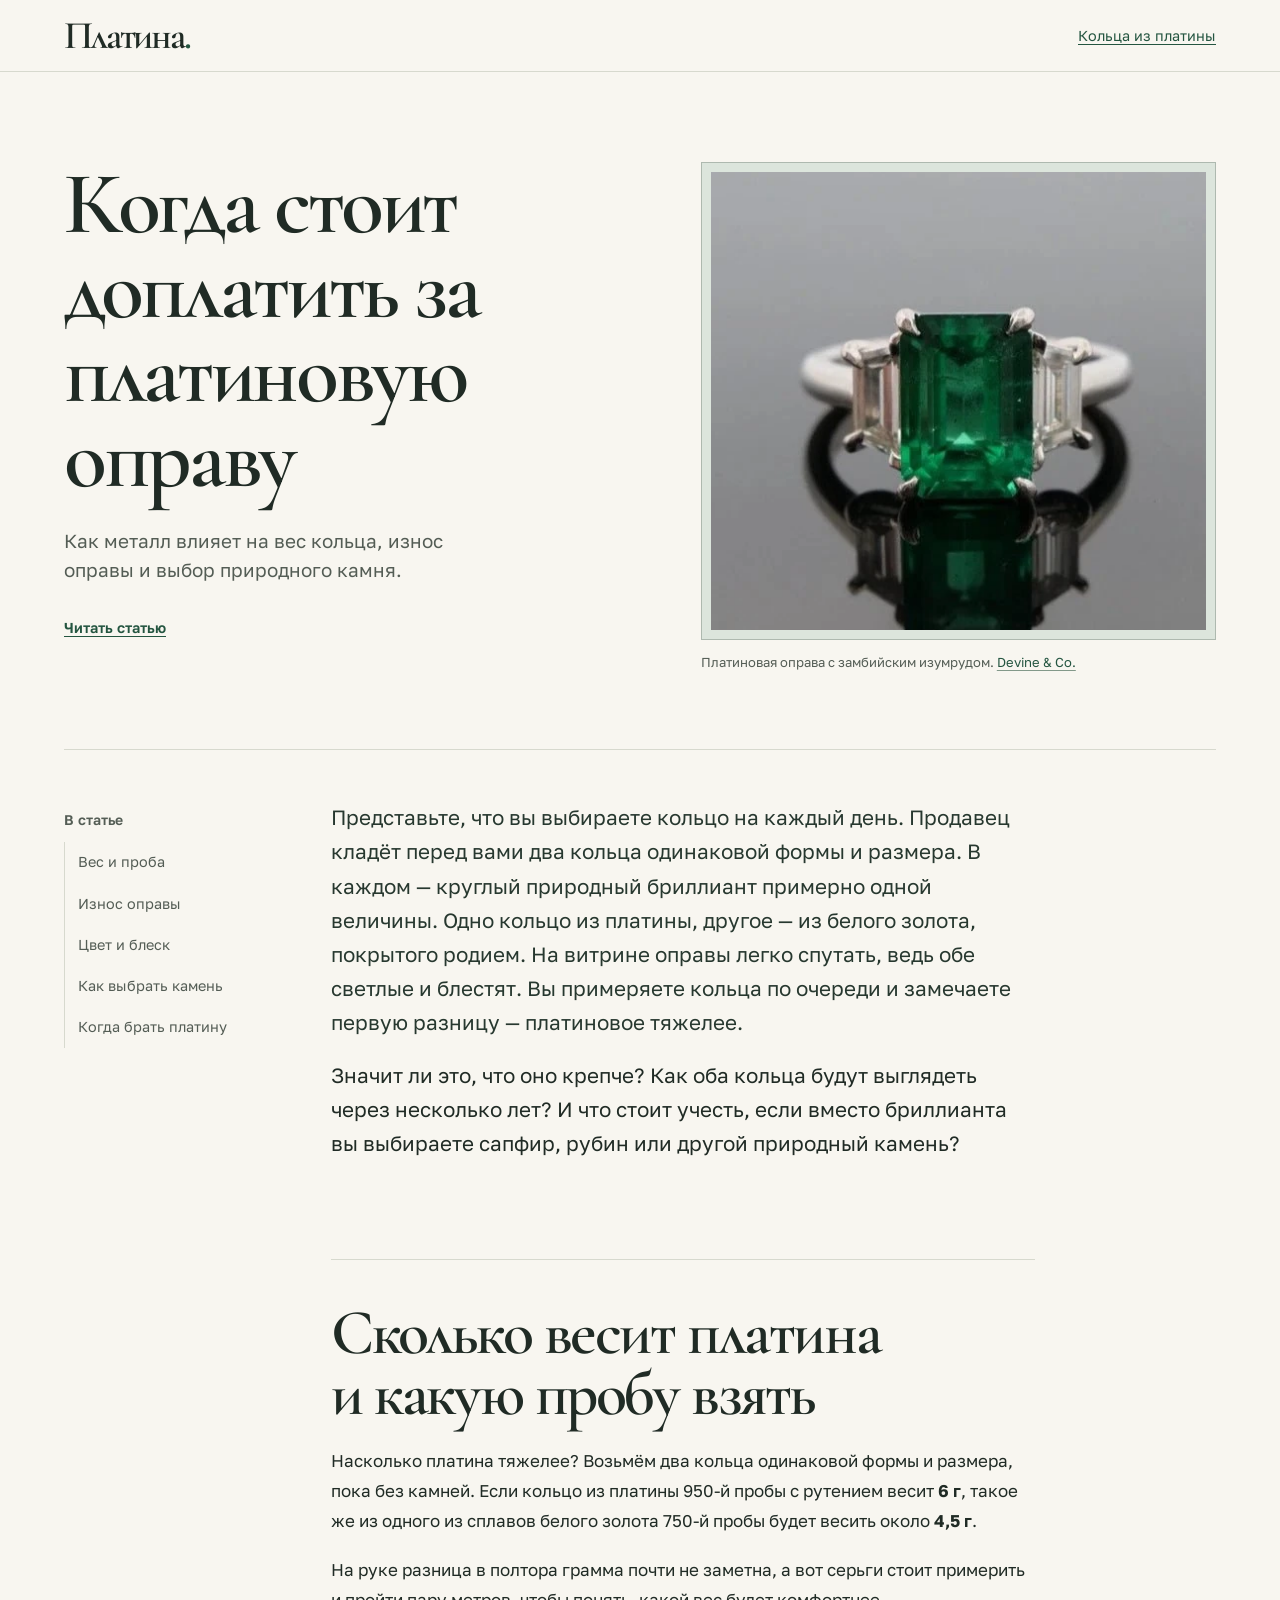
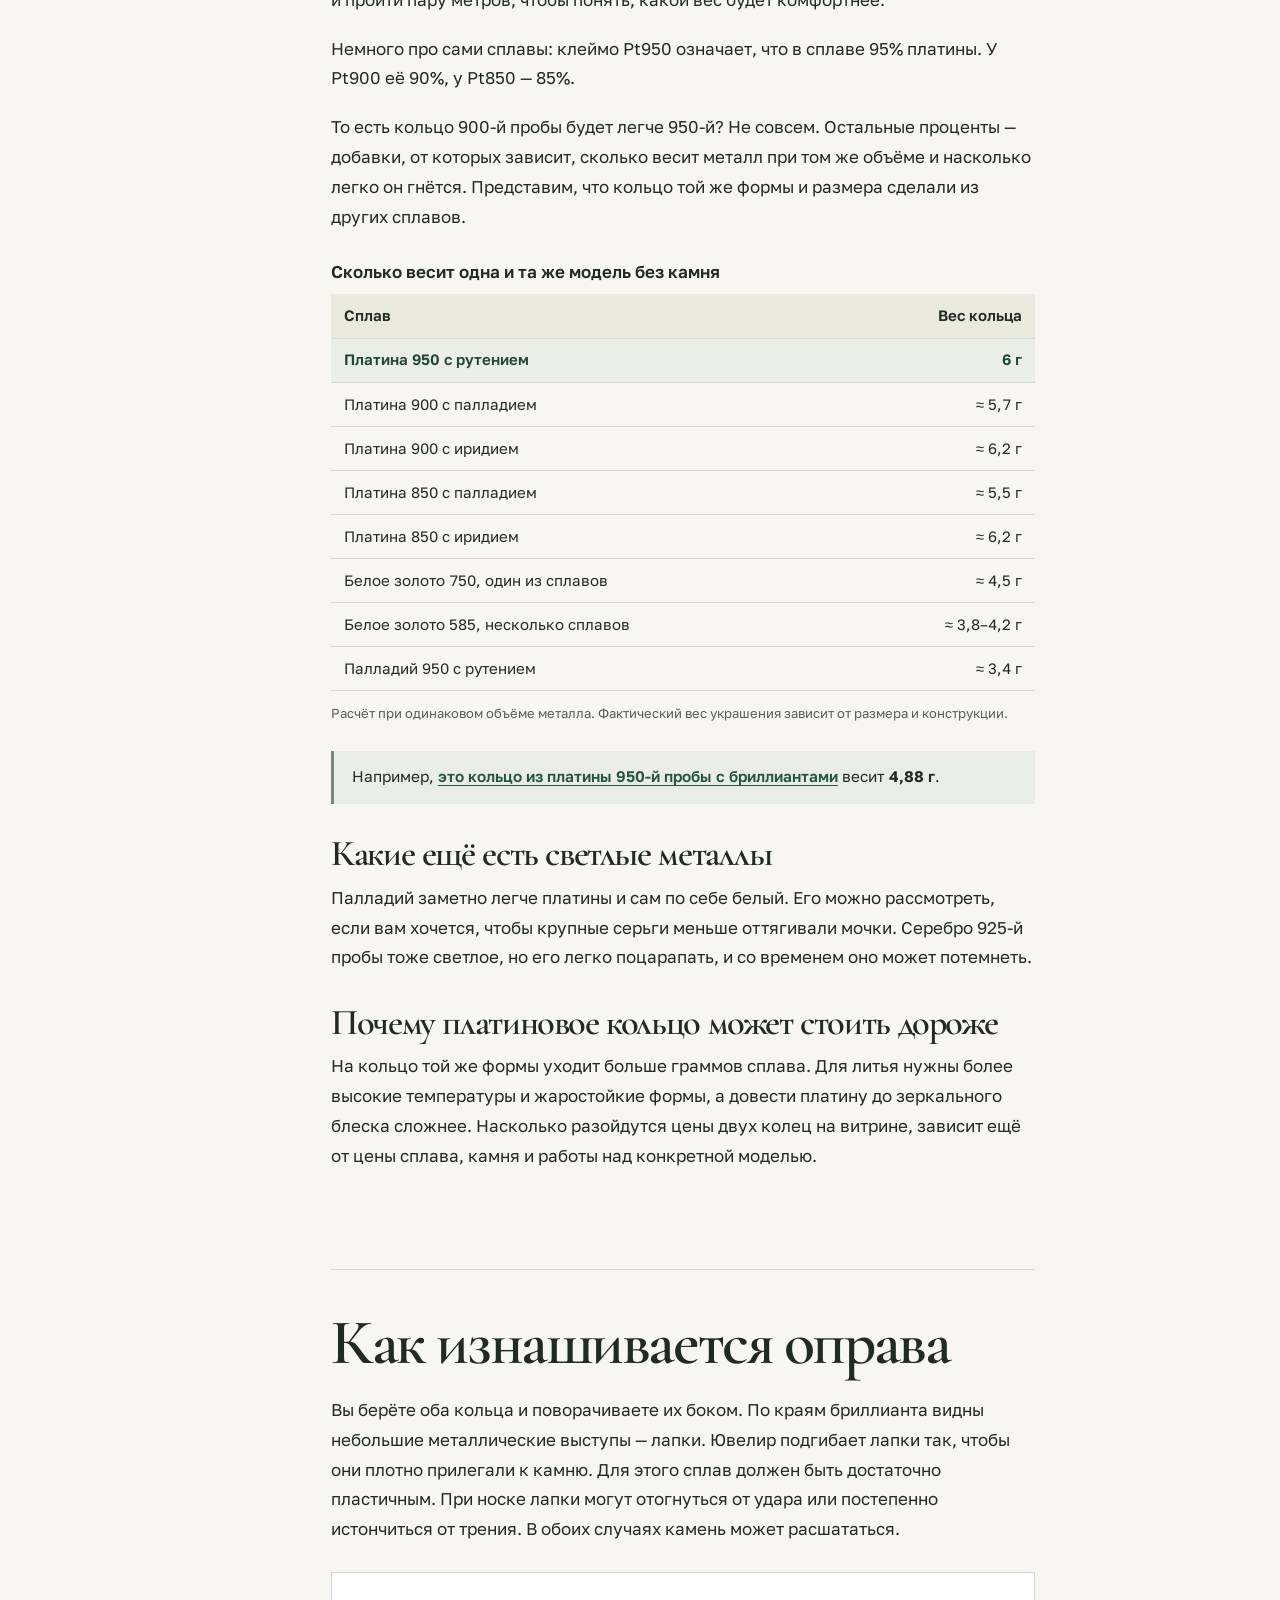
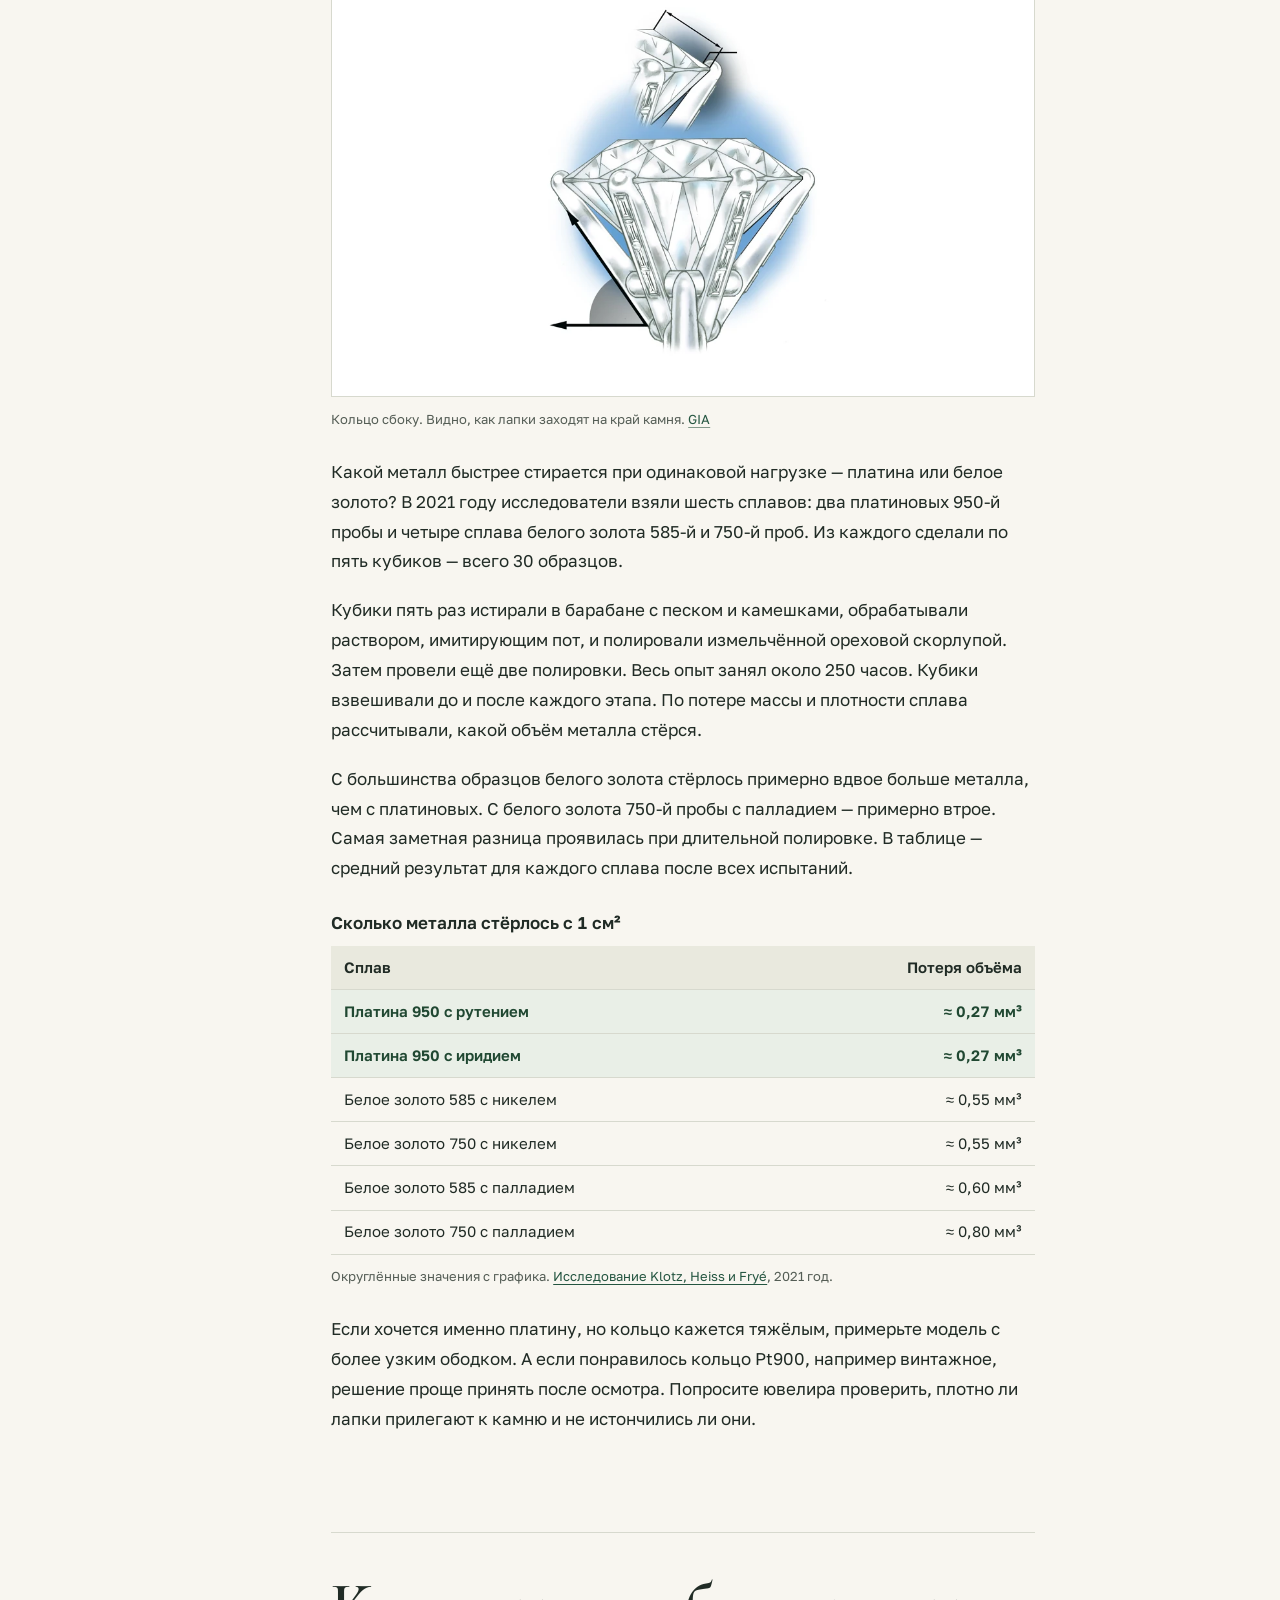
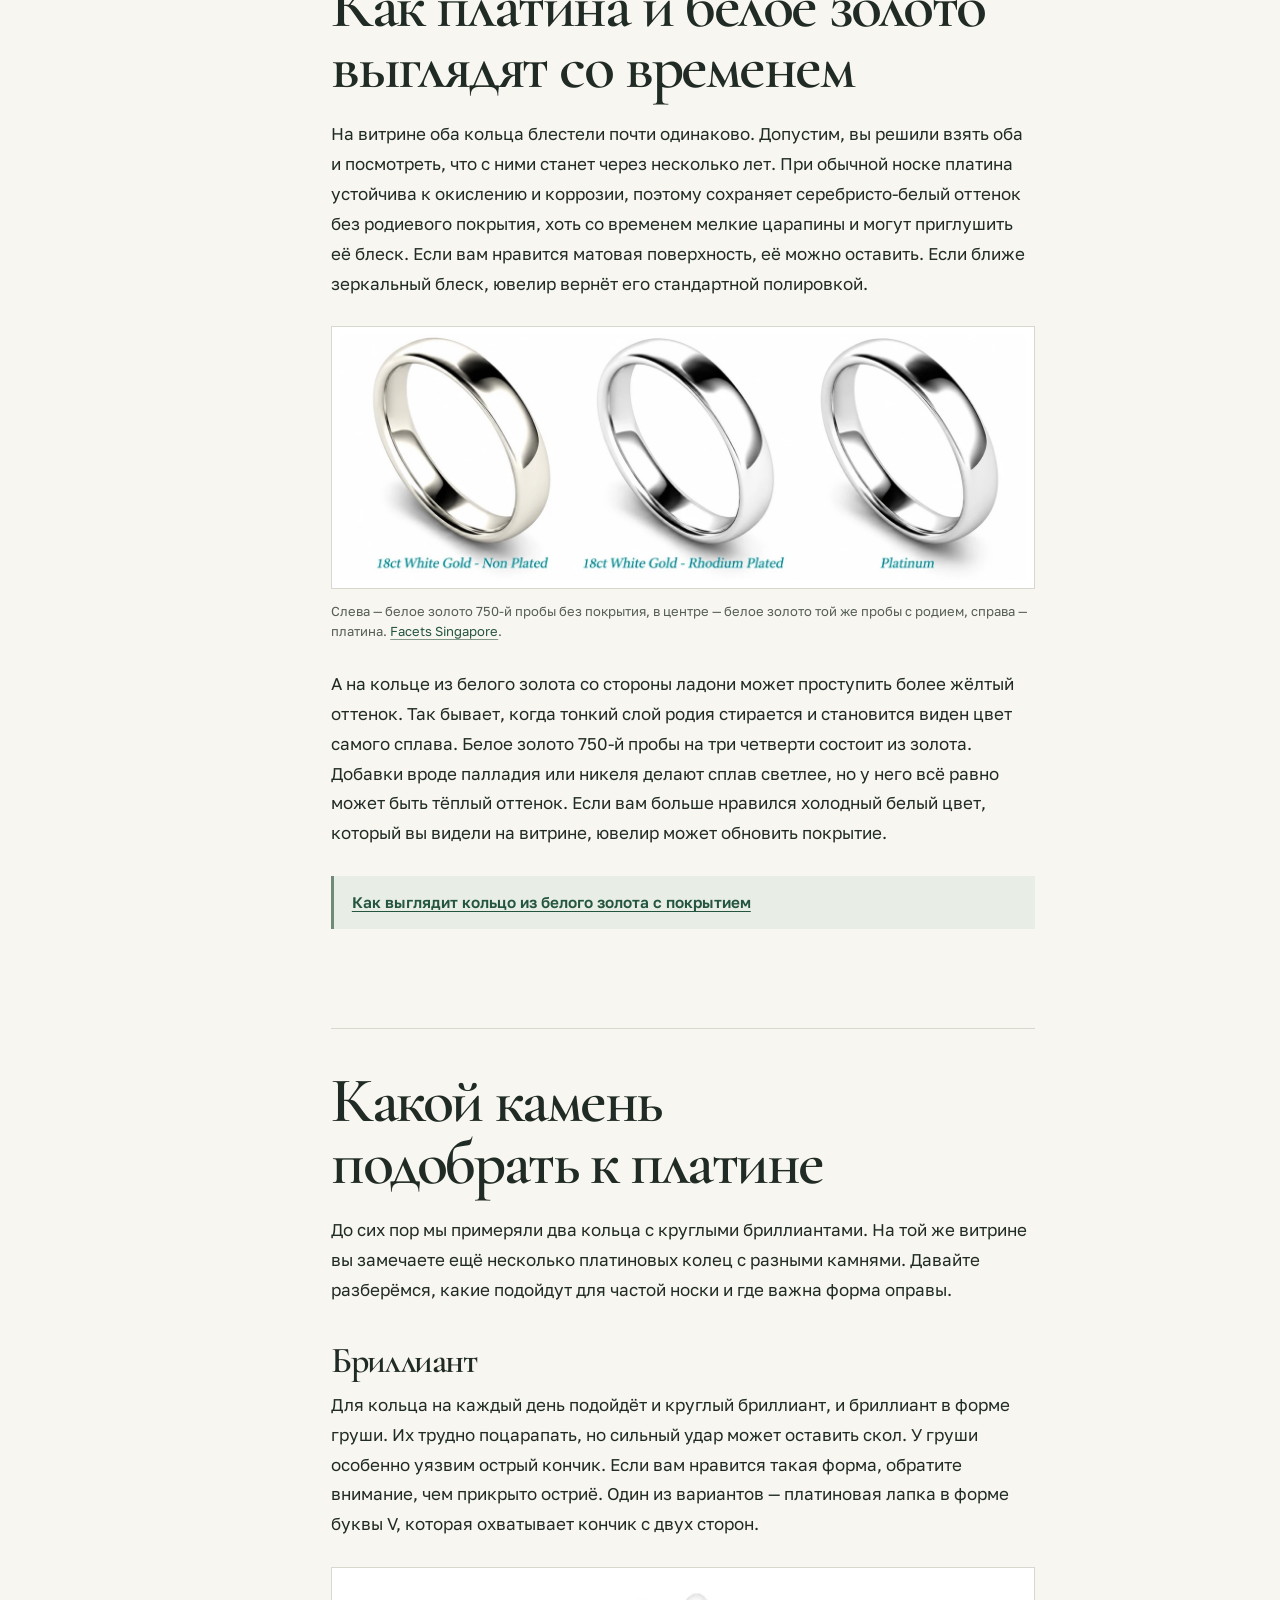
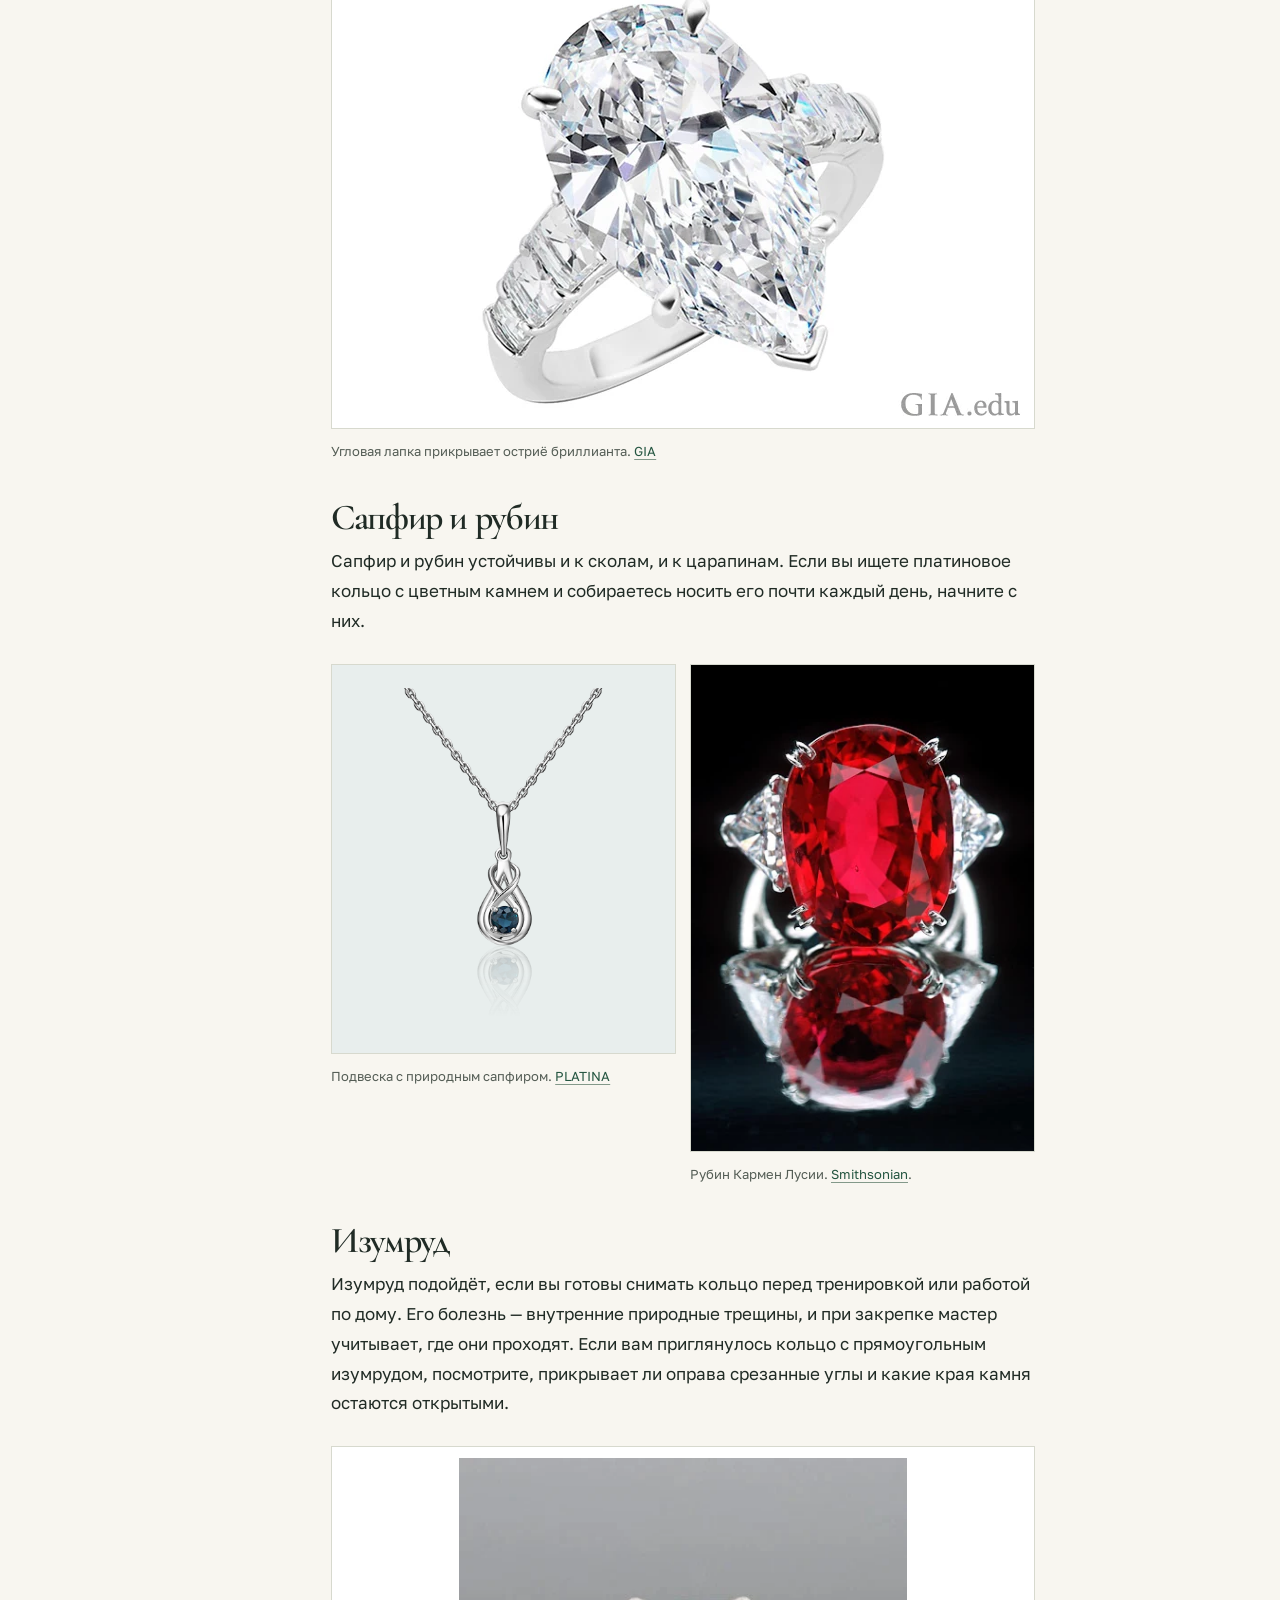
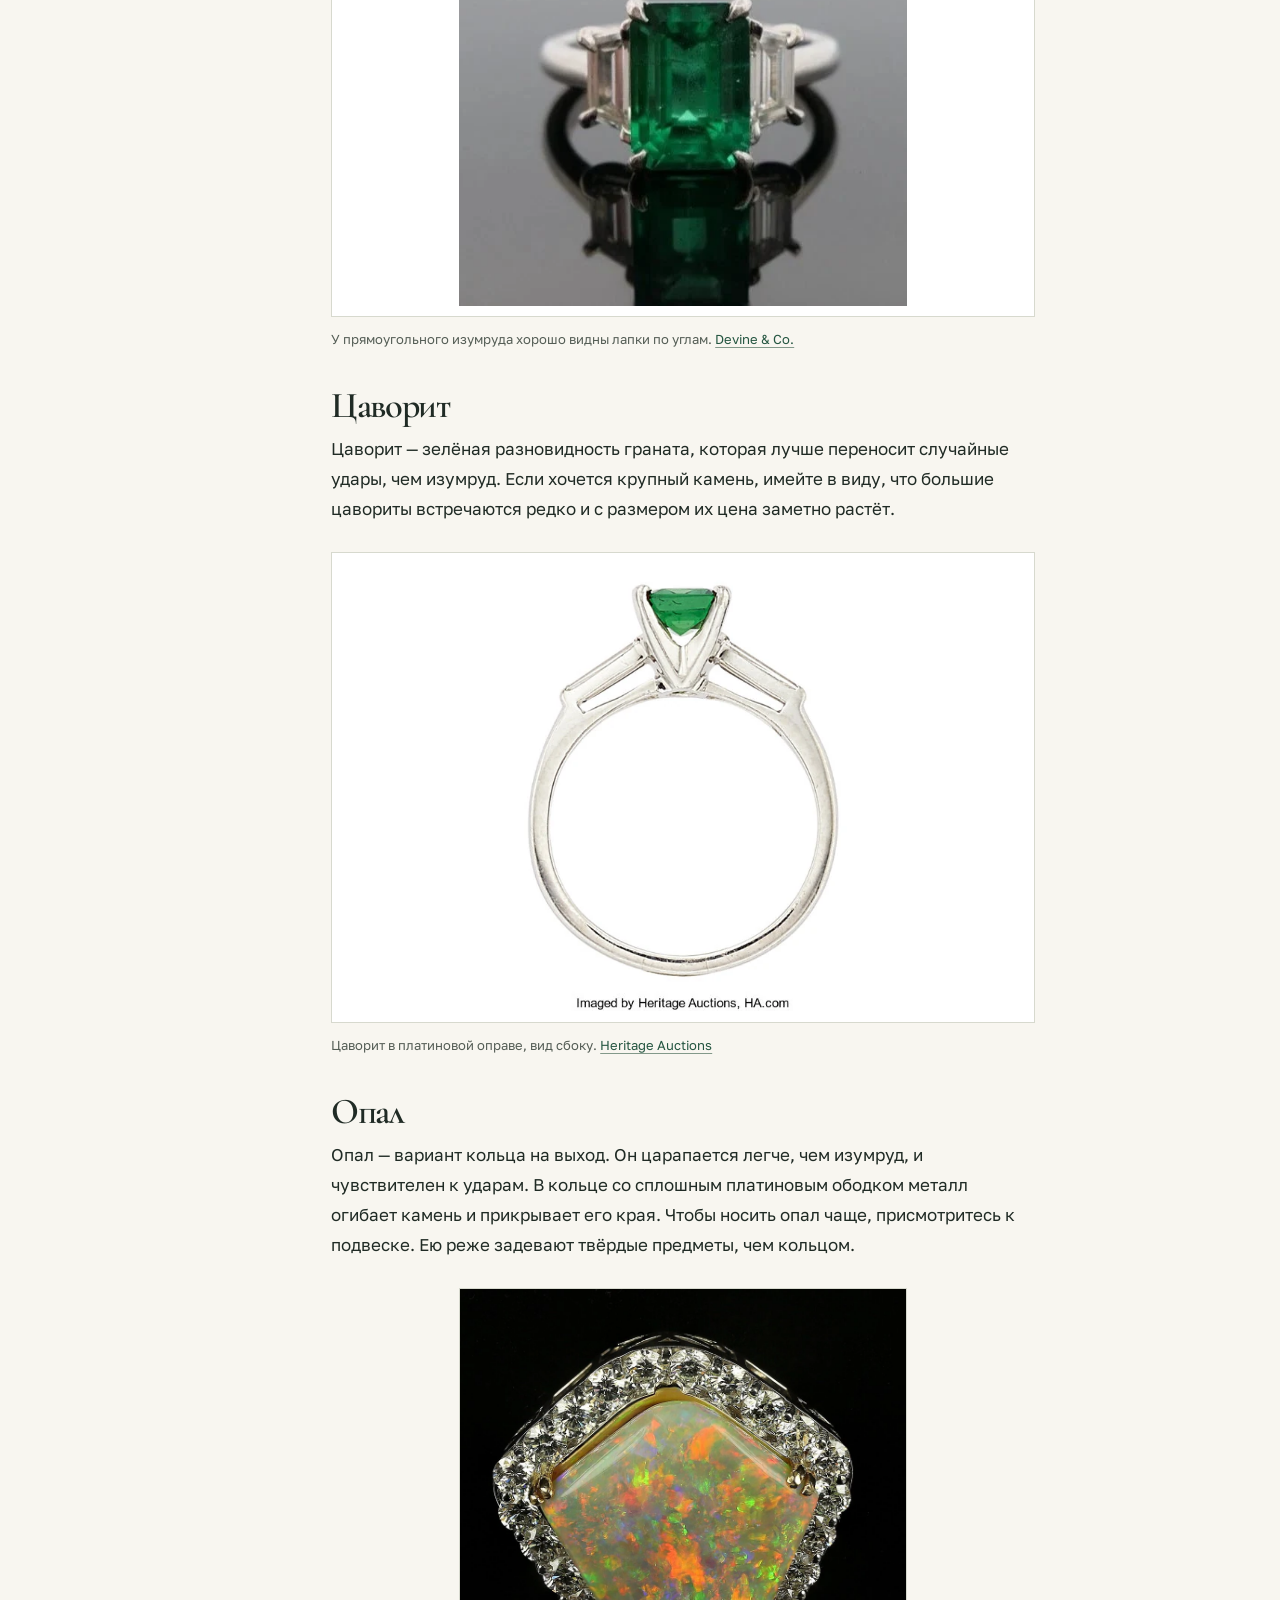
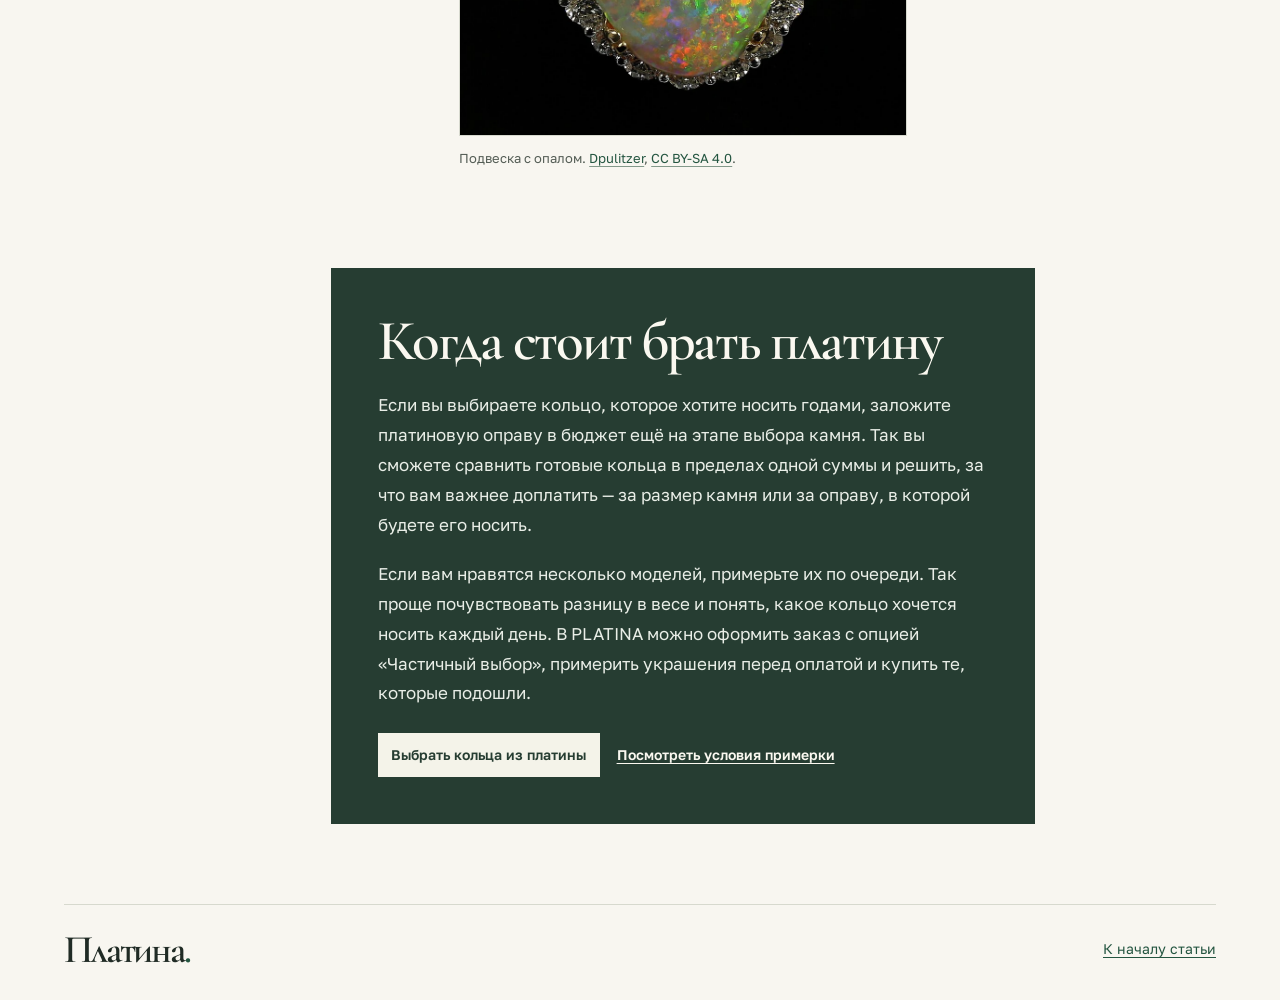
==== commit 59418c3c: "Simplify jewelry article captions and opal section" ====
--- a/platina-article/index.html
+++ b/platina-article/index.html
@@ -127,7 +127,7 @@
               <a class="image-link" data-enlarge href="assets/metal-comparison.webp" aria-label="Увеличить сравнение оттенков металлов">
                 <img src="assets/metal-comparison.webp" alt="Три отполированных кольца. Левое чуть теплее, среднее и правое серебристо-белые." width="1400" height="498" loading="lazy" decoding="async">
               </a>
-              <figcaption>Слева — белое золото 750-й пробы без покрытия, в центре — белое золото той же пробы с родием, справа — платина. Обработанная иллюстрация по фото <a href="https://blog.facetsingapore.com/white-gold-vs.-platinum-whats-the-difference">Facets Singapore</a>.</figcaption>
+              <figcaption>Слева — белое золото 750-й пробы без покрытия, в центре — белое золото той же пробы с родием, справа — платина. <a href="https://blog.facetsingapore.com/white-gold-vs.-platinum-whats-the-difference">Facets Singapore</a>.</figcaption>
             </figure>
             <p>А на кольце из белого золота со стороны ладони может проступить более жёлтый оттенок. Так бывает, когда тонкий слой родия стирается и становится виден цвет самого сплава. Белое золото 750-й пробы на три четверти состоит из золота. Добавки вроде палладия или никеля делают сплав светлее, но у него всё равно может быть тёплый оттенок. Если вам больше нравился холодный белый цвет, который вы видели на витрине, ювелир может обновить покрытие.</p>
             <aside class="catalog-note" aria-label="Пример из каталога">
@@ -164,7 +164,7 @@
                   <a class="image-link ruby" href="assets/ruby-ring.webp" data-enlarge aria-label="Увеличить фотографию кольца с рубином">
                     <img src="assets/ruby-ring.webp" alt="Овальный красный рубин с двумя боковыми бриллиантами" width="362" height="512" loading="lazy" decoding="async">
                   </a>
-                  <figcaption>Рубин Кармен Лусии. Фото Чипа Кларка, <a href="https://artsandculture.google.com/asset/sQFQgNkEzkOqLA?childAssetId=KAEURho-J4QhWQ">Smithsonian</a>.</figcaption>
+                  <figcaption>Рубин Кармен Лусии. <a href="https://artsandculture.google.com/asset/sQFQgNkEzkOqLA?childAssetId=KAEURho-J4QhWQ">Smithsonian</a>.</figcaption>
                 </figure>
               </div>
             </div>
@@ -194,20 +194,12 @@
             <div class="stone-chapter flow">
               <h3>Опал</h3>
               <p>Опал — вариант кольца на выход. Он царапается легче, чем изумруд, и чувствителен к ударам. В кольце со сплошным платиновым ободком металл огибает камень и прикрывает его края. Чтобы носить опал чаще, присмотритесь к подвеске. Ею реже задевают твёрдые предметы, чем кольцом.</p>
-              <div class="photo-pair">
-                <figure class="article-figure">
-                  <a class="image-link opal" href="assets/opal-bezel.webp" data-enlarge aria-label="Увеличить фотографию опала в сплошной оправе">
-                    <img src="assets/opal-bezel.webp" alt="Разноцветный опал, края которого огибает жёлтый металлический ободок" width="1120" height="855" loading="lazy" decoding="async">
-                  </a>
-                  <figcaption>Пример сплошного ободка в оправе из жёлтого металла. <a href="https://commons.wikimedia.org/wiki/File:Opal_Ring.JPG">Danmekis</a>, <a href="https://creativecommons.org/licenses/by-sa/3.0/">CC BY-SA 3.0</a>.</figcaption>
-                </figure>
-                <figure class="article-figure">
-                  <a class="image-link opal" href="assets/opal-pendant.webp" data-enlarge aria-label="Увеличить фотографию подвески с опалом">
-                    <img src="assets/opal-pendant.webp" alt="Подвеска с переливчатым опалом и рядом прозрачных камней вокруг него" width="960" height="960" loading="lazy" decoding="async">
-                  </a>
-                  <figcaption>Подвеска с опалом. <a href="https://commons.wikimedia.org/wiki/File:Opal_Pendant_top_view.jpg">Dpulitzer</a>, <a href="https://creativecommons.org/licenses/by-sa/4.0/">CC BY-SA 4.0</a>.</figcaption>
-                </figure>
-              </div>
+              <figure class="article-figure opal-feature">
+                <a class="image-link opal" href="assets/opal-pendant.webp" data-enlarge aria-label="Увеличить фотографию подвески с опалом">
+                  <img src="assets/opal-pendant.webp" alt="Подвеска с переливчатым опалом и рядом прозрачных камней вокруг него" width="960" height="960" loading="lazy" decoding="async">
+                </a>
+                <figcaption>Подвеска с опалом. <a href="https://commons.wikimedia.org/wiki/File:Opal_Pendant_top_view.jpg">Dpulitzer</a>, <a href="https://creativecommons.org/licenses/by-sa/4.0/">CC BY-SA 4.0</a>.</figcaption>
+              </figure>
             </div>
           </section>
 
--- a/platina-article/styles.css
+++ b/platina-article/styles.css
@@ -94,6 +94,7 @@
 .image-link.sapphire { background: #e8eeed; }
 .image-link.ruby { background: #070d10; }
 .image-link.opal { background: #080909; }
+.opal-feature { max-width: 28rem; margin-inline: auto; }
 .stone-chapter { margin-block-start: 2.3rem; }
 
 .choice { margin-block: clamp(3.7rem, 8vw, 6.25rem) 2rem; padding: clamp(1.45rem, 5vw, 2.9rem); background: #263d32; color: #faf8f0; }
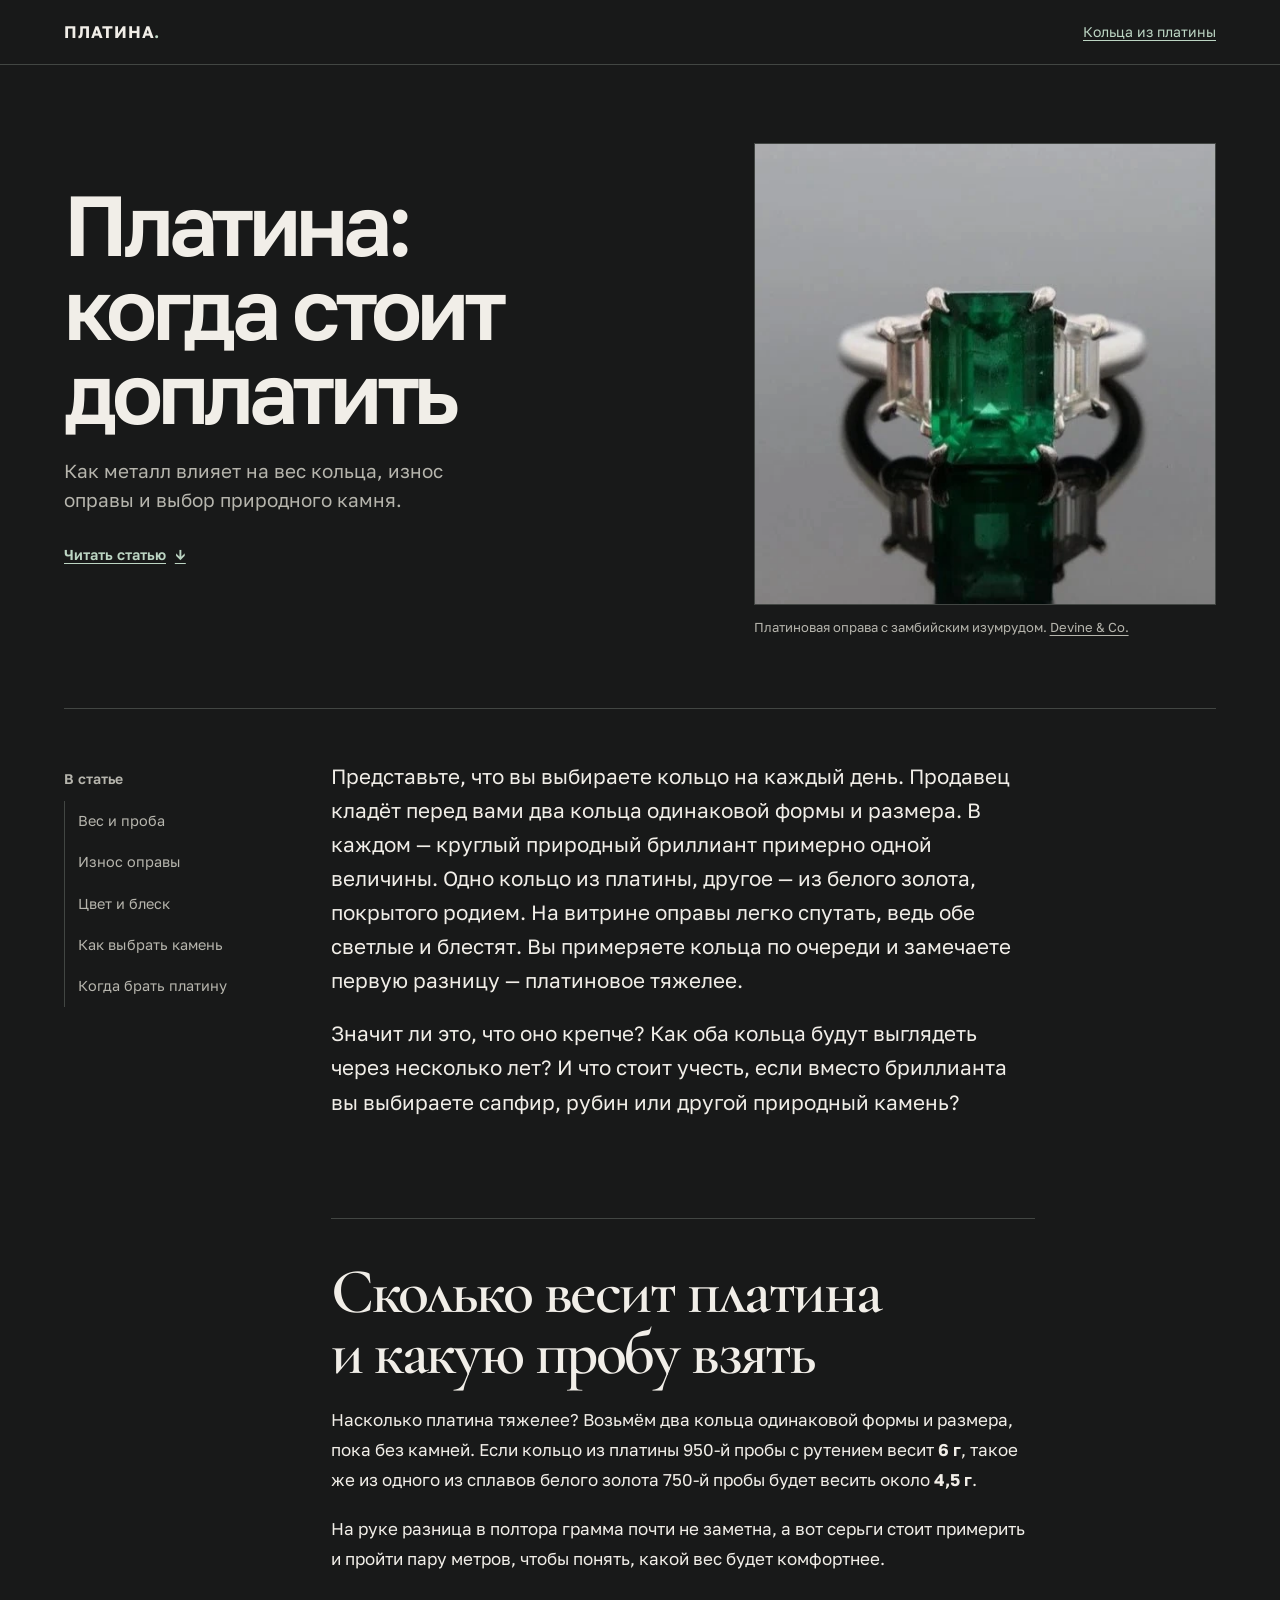
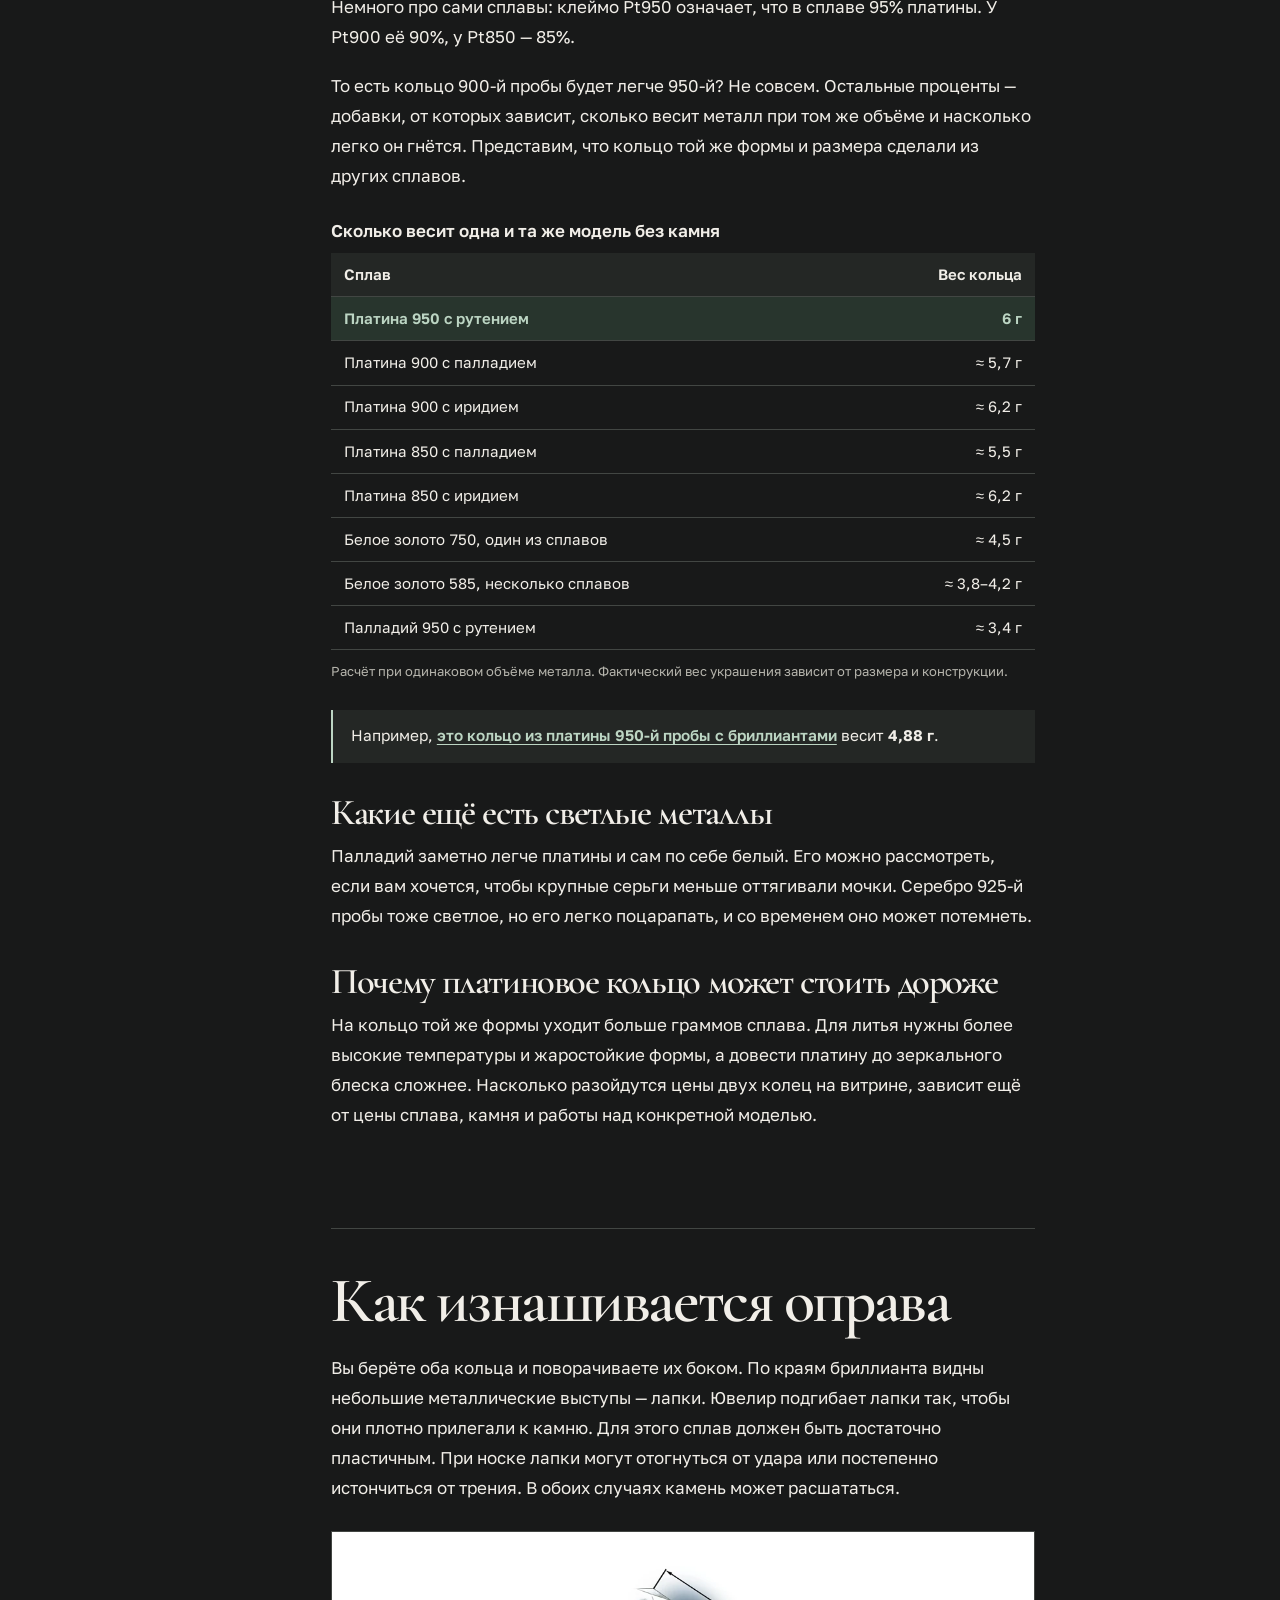
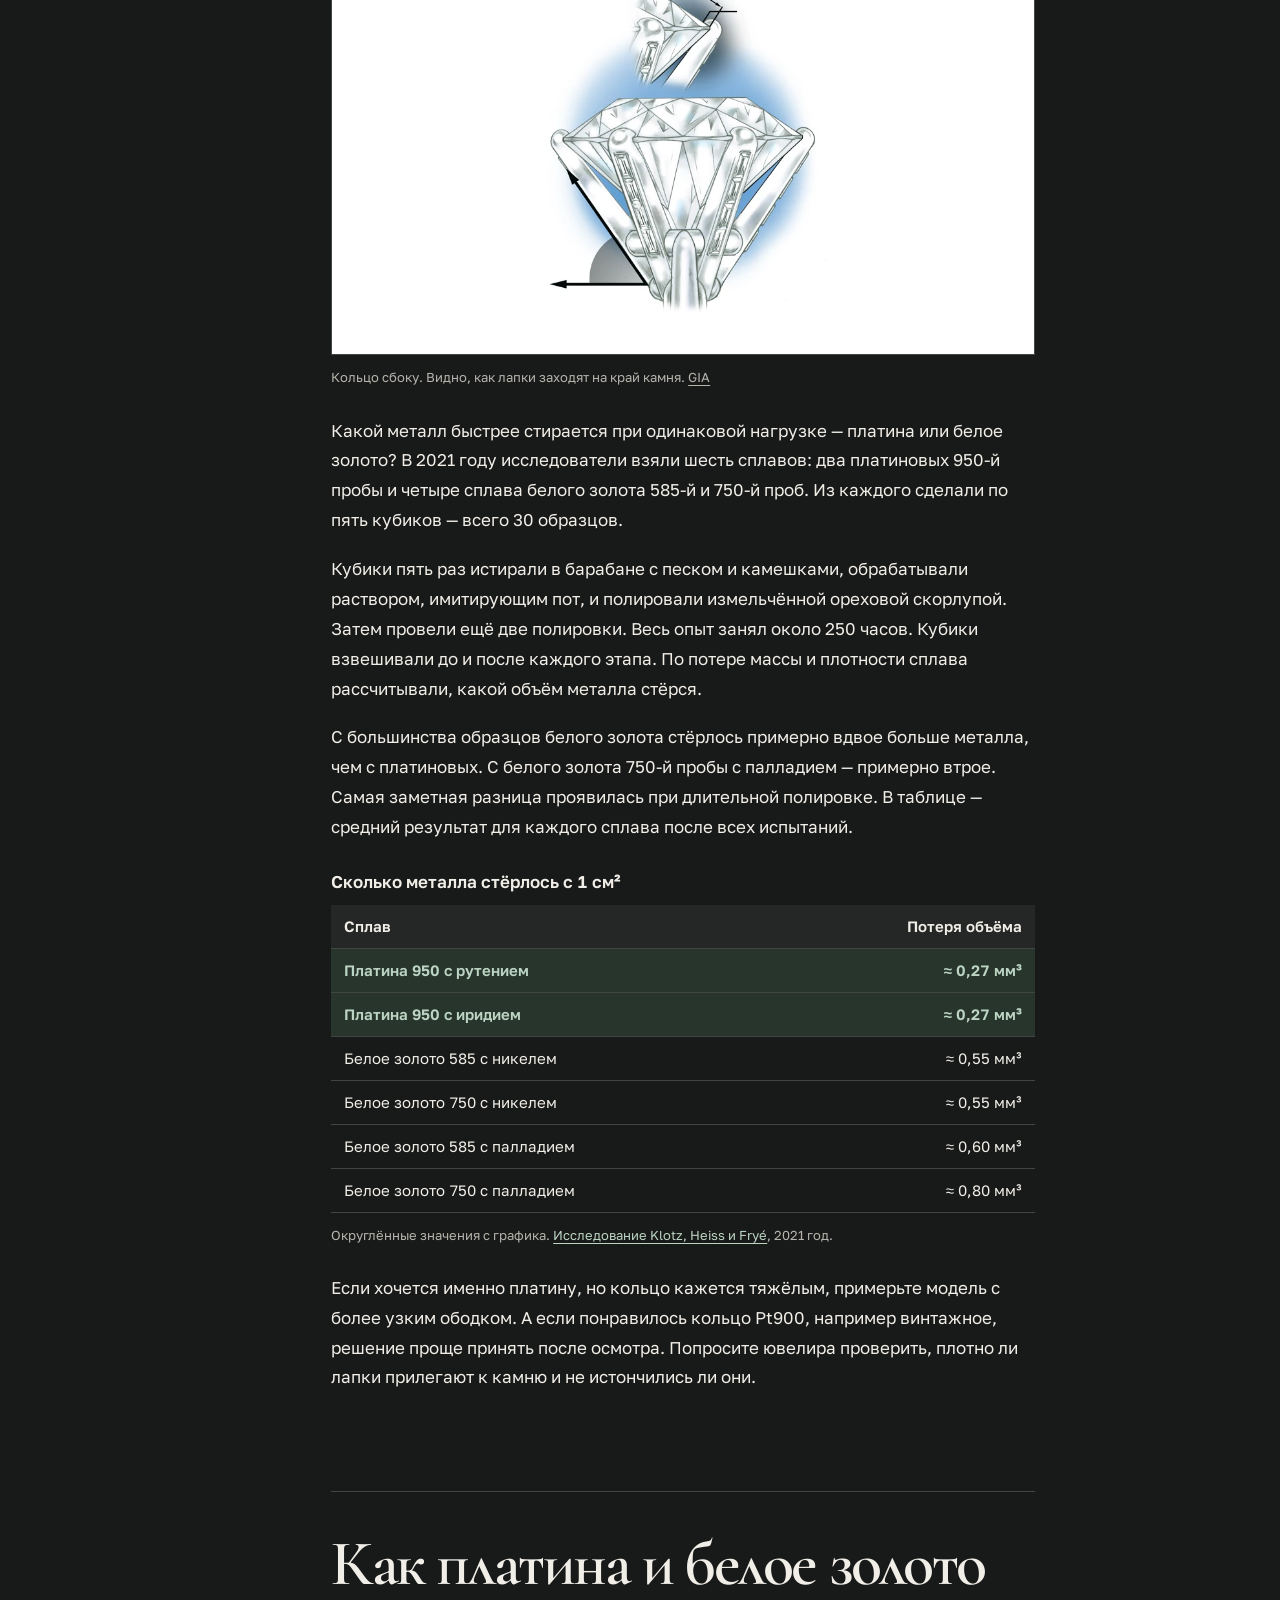
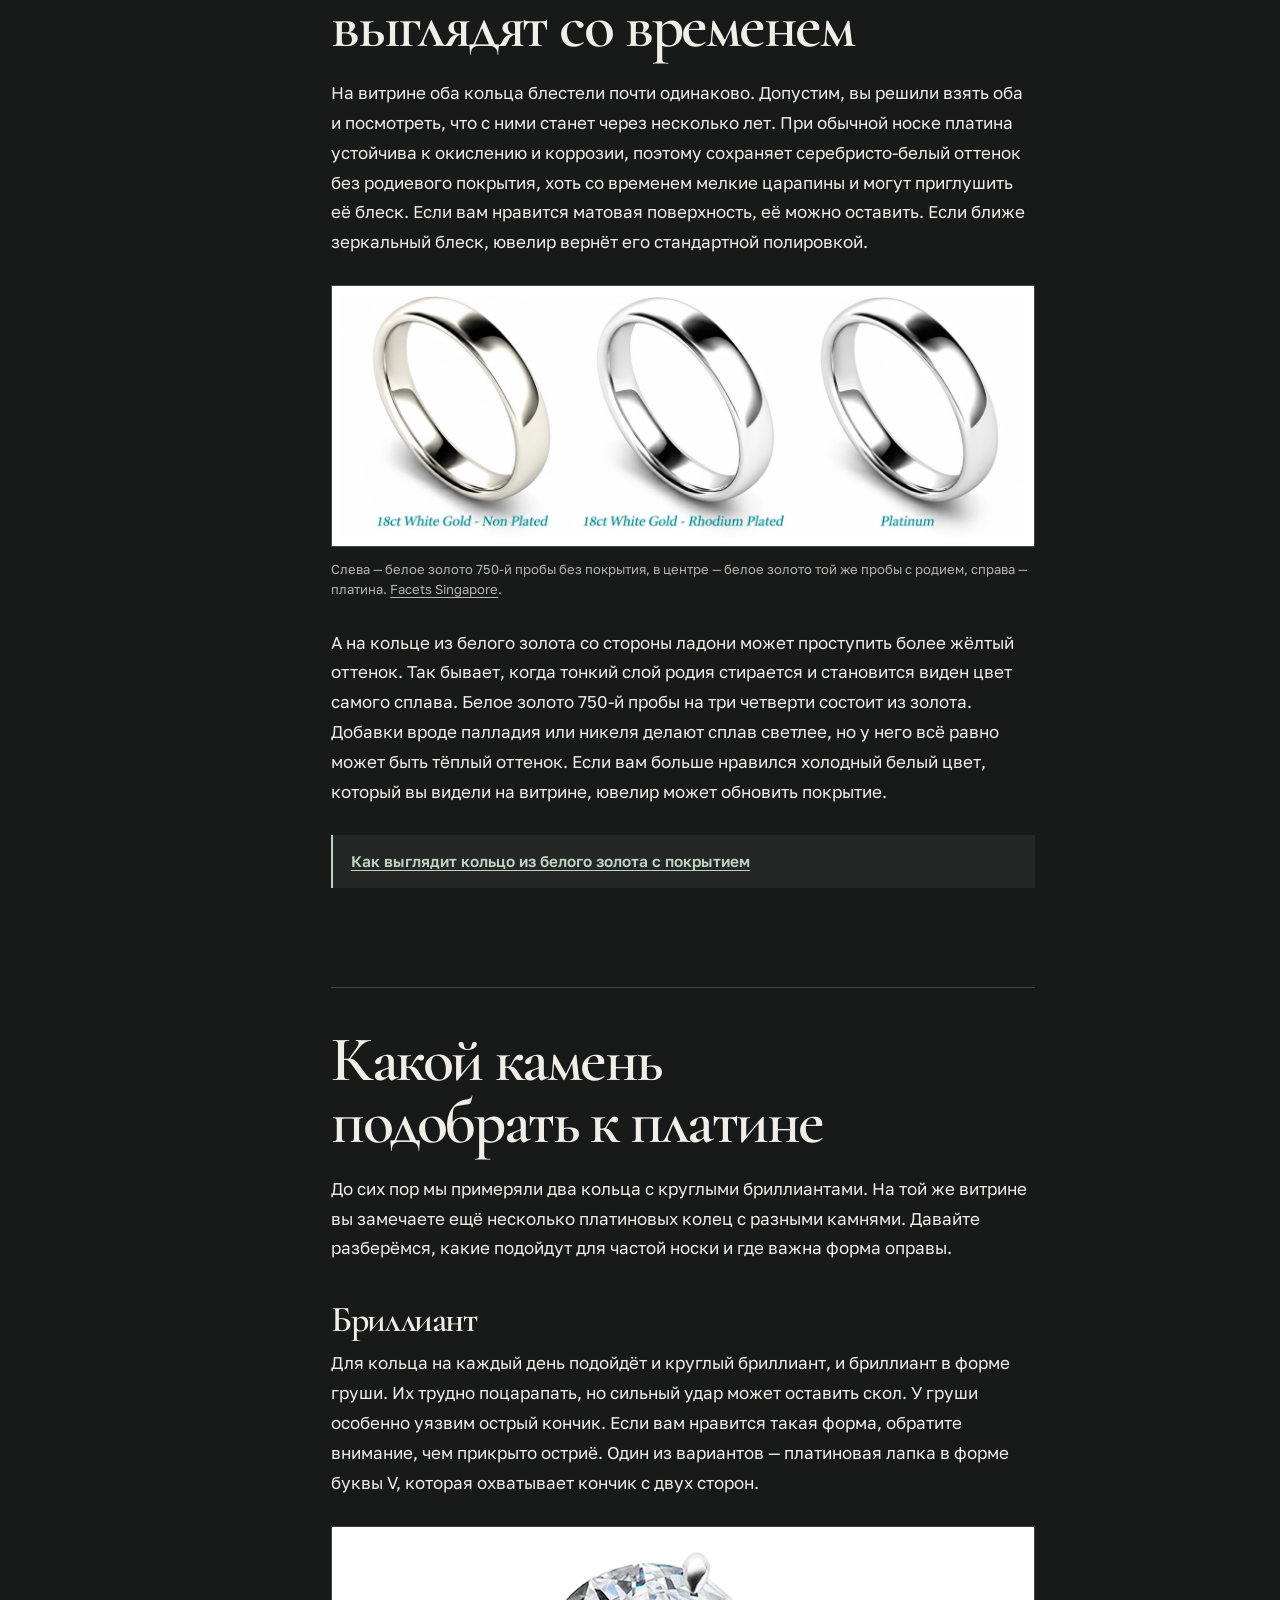
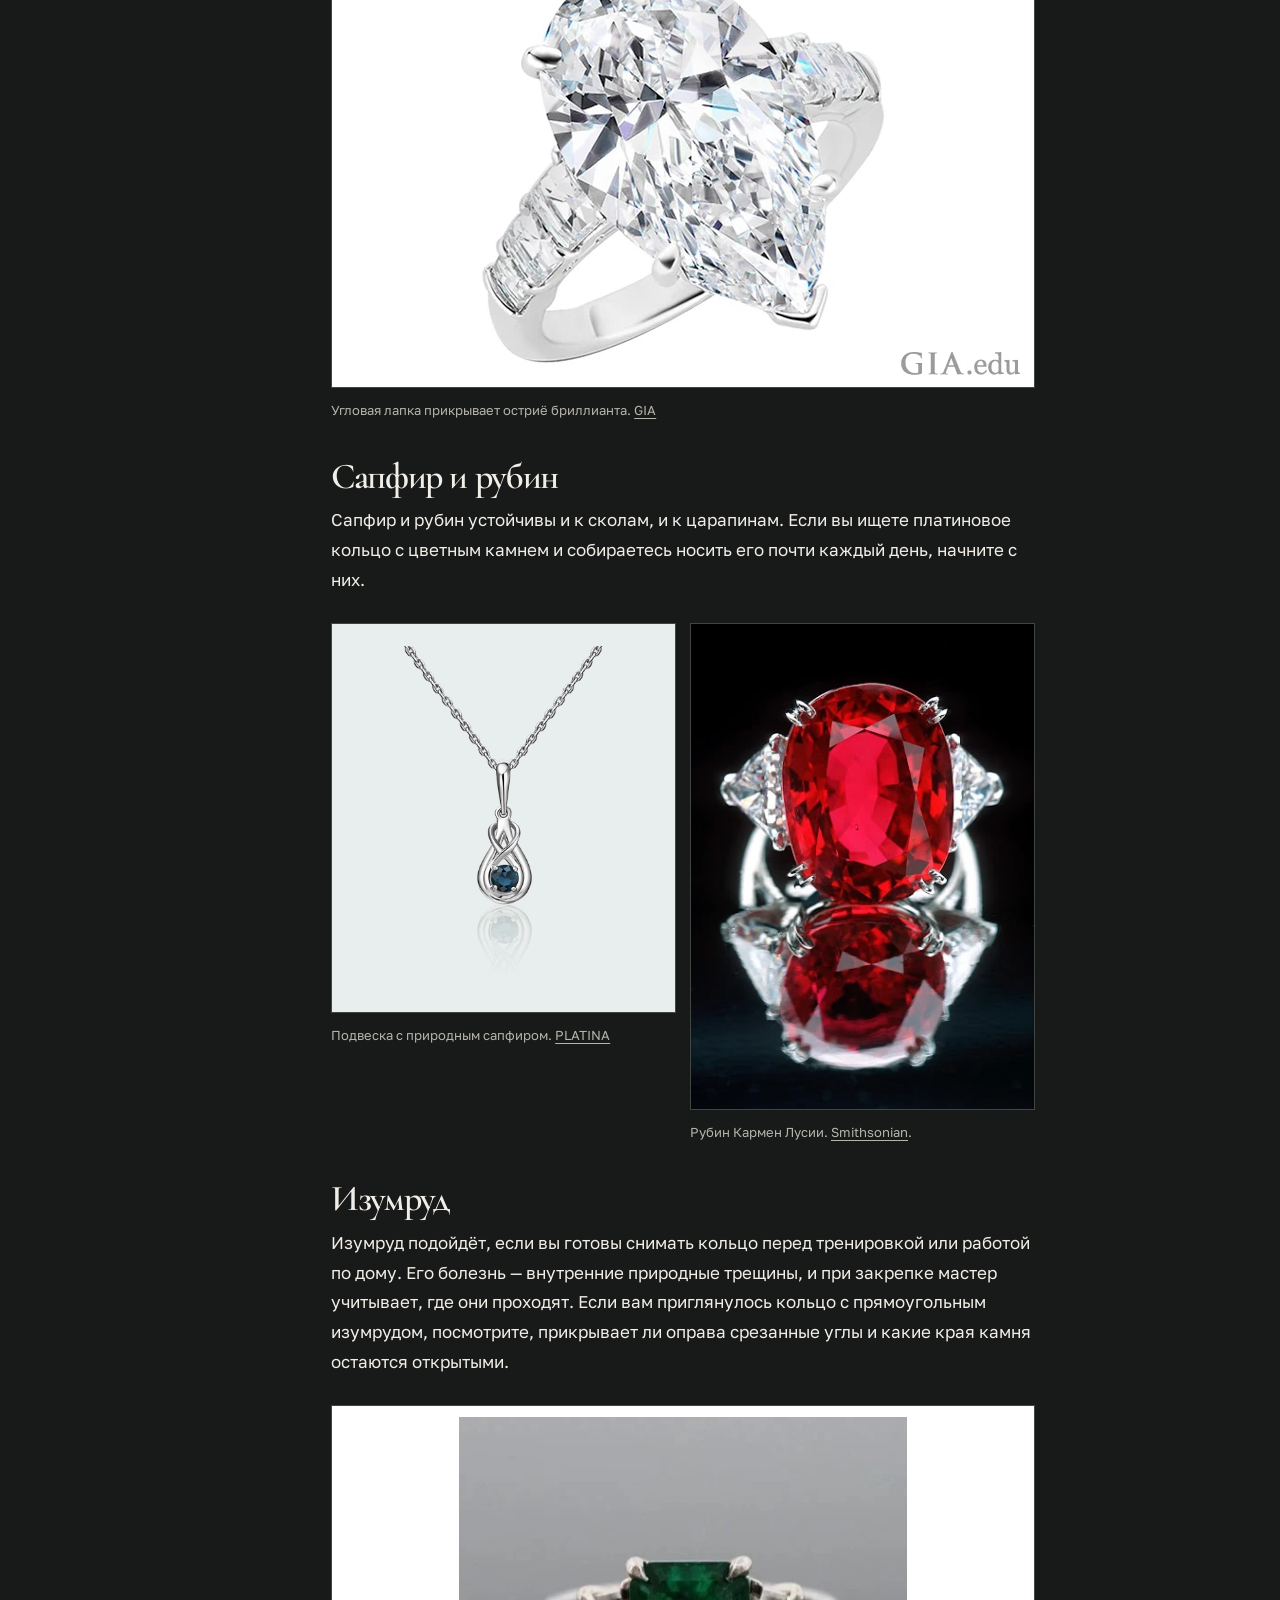
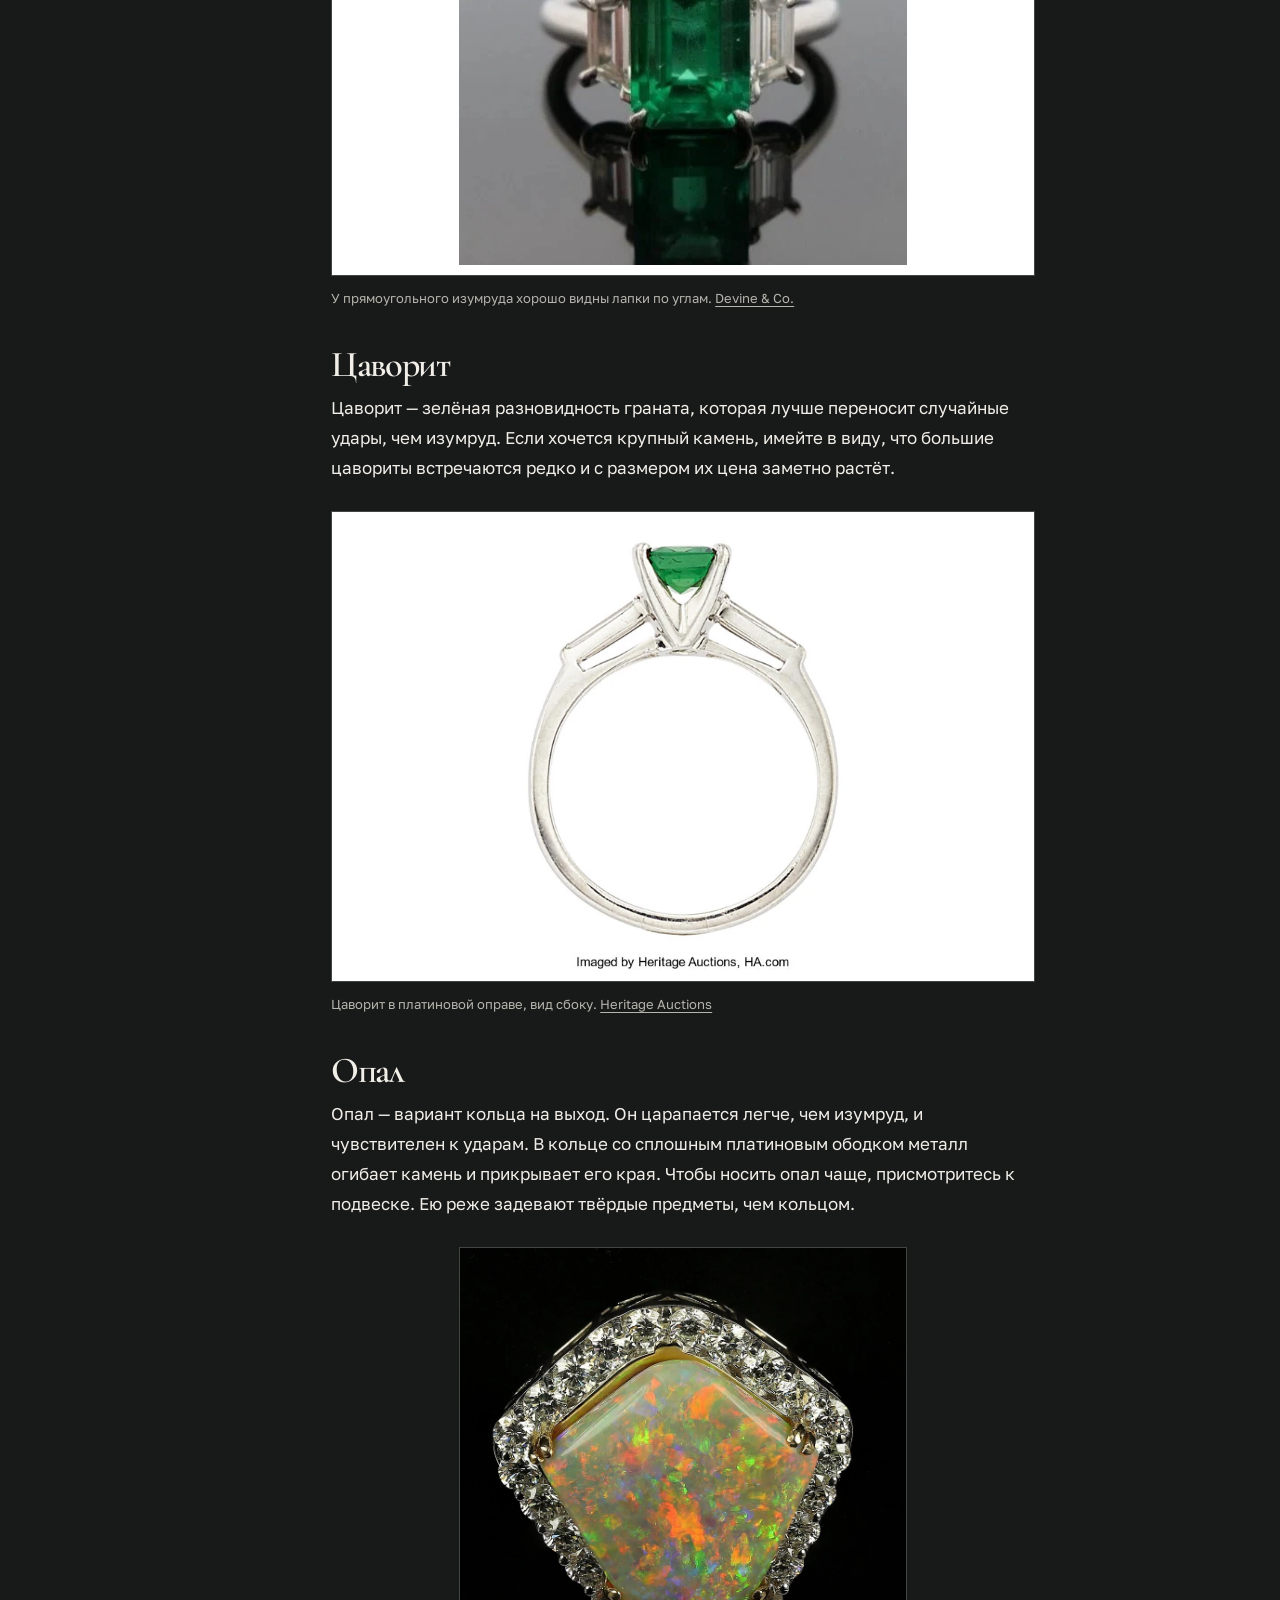
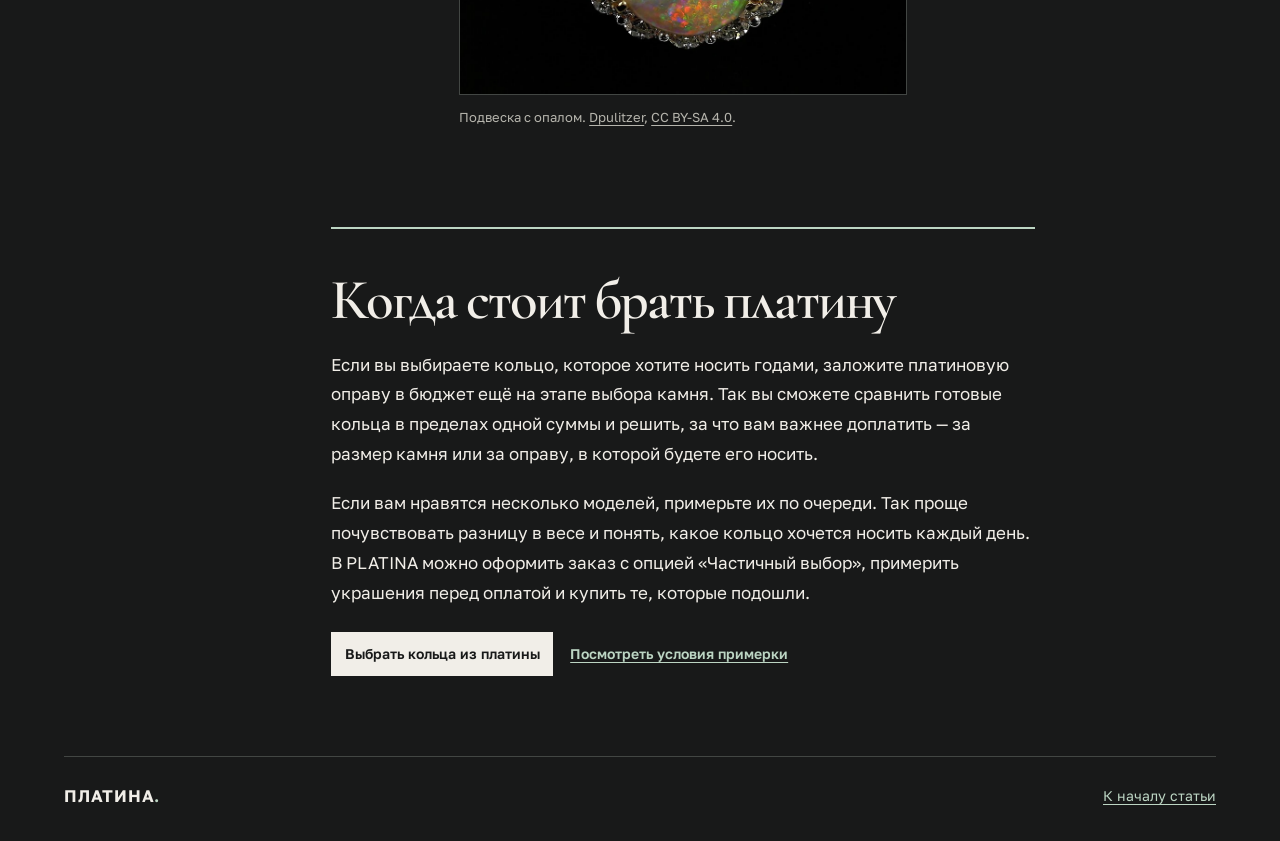
==== commit 0dd7a761: "Move the platinum jewelry article to platina-ver-1 and give it a dark editorial design" ====
--- a/platina-article/index.html
+++ b/platina-article/index.html
@@ -1,235 +1,19 @@
 <!doctype html>
-<html lang="ru" id="top">
+<html lang="ru">
 <head>
   <meta charset="utf-8">
   <meta name="viewport" content="width=device-width, initial-scale=1">
-  <title>Когда стоит доплатить за платиновую оправу</title>
-  <meta name="description" content="Чем платиновая оправа отличается от белого золота по весу, износу и уходу. Как выбрать оправу для бриллианта, сапфира, рубина и других природных камней.">
-  <meta name="theme-color" content="#f8f6f0">
-  <link rel="stylesheet" href="assets/fonts/fonts.css">
-  <link rel="stylesheet" href="styles.css">
-  <script src="article.js" defer></script>
+  <meta http-equiv="refresh" content="0; url=/platina-ver-1/">
+  <link rel="canonical" href="https://yagodkingleb.github.io/platina-ver-1/">
+  <title>Платина: когда стоит доплатить</title>
+  <script>
+    const destination = new URL("/platina-ver-1/", location.origin);
+    destination.search = location.search;
+    destination.hash = location.hash;
+    location.replace(destination);
+  </script>
 </head>
 <body>
-  <a class="skip" href="#article">Перейти к статье</a>
-  <header class="masthead">
-    <div class="shell masthead-inner">
-      <a class="wordmark" href="#top">Платина<span>.</span></a>
-      <a class="masthead-link" href="https://platina-jewelry.ru/catalog/kolca/platina">Кольца из платины</a>
-    </div>
-    <div class="reading-progress" aria-hidden="true"></div>
-  </header>
-
-  <main>
-    <article id="article" aria-labelledby="title">
-      <header class="shell hero">
-        <div class="hero-copy">
-          <h1 id="title">Когда стоит<br class="hero-break"> доплатить за платиновую оправу</h1>
-          <p>Как металл влияет на вес кольца, износ оправы и выбор природного камня.</p>
-          <a class="hero-link" href="#intro">Читать статью</a>
-        </div>
-        <figure class="hero-figure">
-          <div class="hero-photo">
-            <img src="assets/emerald-hero.webp" alt="Платиновое кольцо с прямоугольным зелёным изумрудом и двумя боковыми бриллиантами" width="500" height="500" fetchpriority="high">
-          </div>
-          <figcaption>Платиновая оправа с замбийским изумрудом. <a href="https://www.devinejeweler.com/products/platinum-natural-zambian-emerald-ring-3-62ct-gia-origin-report-trapezoid-diamond">Devine &amp; Co.</a></figcaption>
-        </figure>
-      </header>
-
-      <div class="shell article-layout">
-        <nav class="contents" aria-label="Оглавление">
-          <p class="contents-title">В статье</p>
-          <ol>
-            <li><a href="#weight">Вес и проба</a></li>
-            <li><a href="#wear">Износ оправы</a></li>
-            <li><a href="#finish">Цвет и блеск</a></li>
-            <li><a href="#stones">Как выбрать камень</a></li>
-            <li><a href="#choice">Когда брать платину</a></li>
-          </ol>
-        </nav>
-
-        <div class="article-body">
-          <div class="intro flow" id="intro">
-            <p>Представьте, что вы выбираете кольцо на каждый день. Продавец кладёт перед вами два кольца одинаковой формы и размера. В каждом — круглый природный бриллиант примерно одной величины. Одно кольцо из платины, другое — из белого золота, покрытого родием. На витрине оправы легко спутать, ведь обе светлые и блестят. Вы примеряете кольца по очереди и замечаете первую разницу — платиновое тяжелее.</p>
-            <p>Значит ли это, что оно крепче? Как оба кольца будут выглядеть через несколько лет? И что стоит учесть, если вместо бриллианта вы выбираете сапфир, рубин или другой природный камень?</p>
-          </div>
-
-          <section class="chapter flow" id="weight" aria-labelledby="weight-title">
-            <h2 id="weight-title">Сколько весит платина и какую пробу взять</h2>
-            <p>Насколько платина тяжелее? Возьмём два кольца одинаковой формы и размера, пока без камней. Если кольцо из платины 950-й пробы с рутением весит <strong>6 г</strong>, такое же из одного из сплавов белого золота 750-й пробы будет весить около <strong>4,5 г</strong>.</p>
-            <p>На руке разница в полтора грамма почти не заметна, а вот серьги стоит примерить и пройти пару метров, чтобы понять, какой вес будет комфортнее.</p>
-            <p>Немного про сами сплавы: клеймо Pt950 означает, что в сплаве 95% платины. У Pt900 её 90%, у Pt850 — 85%.</p>
-            <p>То есть кольцо 900-й пробы будет легче 950-й? Не совсем. Остальные проценты — добавки, от которых зависит, сколько весит металл при том же объёме и насколько легко он гнётся. Представим, что кольцо той же формы и размера сделали из других сплавов.</p>
-
-            <div class="data">
-              <table>
-                <caption>Сколько весит одна и та же модель без камня</caption>
-                <thead><tr><th scope="col">Сплав</th><th scope="col">Вес кольца</th></tr></thead>
-                <tbody>
-                  <tr class="table-base"><th scope="row">Платина 950 с рутением</th><td>6 г</td></tr>
-                  <tr><th scope="row">Платина 900 с палладием</th><td>≈ 5,7 г</td></tr>
-                  <tr><th scope="row">Платина 900 с иридием</th><td>≈ 6,2 г</td></tr>
-                  <tr><th scope="row">Платина 850 с палладием</th><td>≈ 5,5 г</td></tr>
-                  <tr><th scope="row">Платина 850 с иридием</th><td>≈ 6,2 г</td></tr>
-                  <tr><th scope="row">Белое золото 750, один из сплавов</th><td>≈ 4,5 г</td></tr>
-                  <tr><th scope="row">Белое золото 585, несколько сплавов</th><td>≈ 3,8–4,2 г</td></tr>
-                  <tr><th scope="row">Палладий 950 с рутением</th><td>≈ 3,4 г</td></tr>
-                </tbody>
-              </table>
-              <p class="table-note">Расчёт при одинаковом объёме металла. Фактический вес украшения зависит от размера и конструкции.</p>
-            </div>
-
-            <aside class="catalog-note" aria-label="Пример из каталога">
-              <p>Например, <a href="https://platina-jewelry.ru/catalog/product/01-1791-00-101-2100-30">это кольцо из платины 950-й пробы с бриллиантами</a> весит <strong>4,88 г</strong>.</p>
-            </aside>
-
-            <h3>Какие ещё есть светлые металлы</h3>
-            <p>Палладий заметно легче платины и сам по себе белый. Его можно рассмотреть, если вам хочется, чтобы крупные серьги меньше оттягивали мочки. Серебро 925-й пробы тоже светлое, но его легко поцарапать, и со временем оно может потемнеть.</p>
-
-            <h3>Почему платиновое кольцо может стоить дороже</h3>
-            <p>На кольцо той же формы уходит больше граммов сплава. Для литья нужны более высокие температуры и жаростойкие формы, а довести платину до зеркального блеска сложнее. Насколько разойдутся цены двух колец на витрине, зависит ещё от цены сплава, камня и работы над конкретной моделью.</p>
-          </section>
-
-          <section class="chapter flow" id="wear" aria-labelledby="wear-title">
-            <h2 id="wear-title">Как изнашивается оправа</h2>
-            <p>Вы берёте оба кольца и поворачиваете их боком. По краям бриллианта видны небольшие металлические выступы — лапки. Ювелир подгибает лапки так, чтобы они плотно прилегали к камню. Для этого сплав должен быть достаточно пластичным. При носке лапки могут отогнуться от удара или постепенно истончиться от трения. В обоих случаях камень может расшататься.</p>
-            <figure class="article-figure diagram">
-              <a class="image-link" data-enlarge href="assets/prong-diagram.webp" aria-label="Увеличить схему закрепки">
-                <img src="assets/prong-diagram.webp" alt="Схема закрепки сбоку. Кончики лапок заходят на край круглого камня." width="475" height="594" loading="lazy" decoding="async">
-              </a>
-              <figcaption>Кольцо сбоку. Видно, как лапки заходят на край камня. <a href="https://www.gia.edu/quality-assurance-benchmark/setting-round-center-stone-ring-platinum-prong">GIA</a></figcaption>
-            </figure>
-            <p>Какой металл быстрее стирается при одинаковой нагрузке — платина или белое золото? В 2021 году исследователи взяли шесть сплавов: два платиновых 950-й пробы и четыре сплава белого золота 585-й и 750-й проб. Из каждого сделали по пять кубиков — всего 30 образцов.</p>
-            <p>Кубики пять раз истирали в барабане с песком и камешками, обрабатывали раствором, имитирующим пот, и полировали измельчённой ореховой скорлупой. Затем провели ещё две полировки. Весь опыт занял около 250 часов. Кубики взвешивали до и после каждого этапа. По потере массы и плотности сплава рассчитывали, какой объём металла стёрся.</p>
-            <p>С большинства образцов белого золота стёрлось примерно вдвое больше металла, чем с платиновых. С белого золота 750-й пробы с палладием — примерно втрое. Самая заметная разница проявилась при длительной полировке. В таблице — средний результат для каждого сплава после всех испытаний.</p>
-            <div class="data">
-              <table>
-                <caption>Сколько металла стёрлось с 1 см²</caption>
-                <thead><tr><th scope="col">Сплав</th><th scope="col">Потеря объёма</th></tr></thead>
-                <tbody>
-                  <tr class="table-base"><th scope="row">Платина 950 с рутением</th><td>≈ 0,27 мм³</td></tr>
-                  <tr class="table-base"><th scope="row">Платина 950 с иридием</th><td>≈ 0,27 мм³</td></tr>
-                  <tr><th scope="row">Белое золото 585 с никелем</th><td>≈ 0,55 мм³</td></tr>
-                  <tr><th scope="row">Белое золото 750 с никелем</th><td>≈ 0,55 мм³</td></tr>
-                  <tr><th scope="row">Белое золото 585 с палладием</th><td>≈ 0,60 мм³</td></tr>
-                  <tr><th scope="row">Белое золото 750 с палладием</th><td>≈ 0,80 мм³</td></tr>
-                </tbody>
-              </table>
-              <p class="table-note">Округлённые значения с графика. <a href="https://doi.org/10.1595/205651321X16189971801978">Исследование Klotz, Heiss и Fryé</a>, 2021 год.</p>
-            </div>
-            <p>Если хочется именно платину, но кольцо кажется тяжёлым, примерьте модель с более узким ободком. А если понравилось кольцо Pt900, например винтажное, решение проще принять после осмотра. Попросите ювелира проверить, плотно ли лапки прилегают к камню и не истончились ли они.</p>
-          </section>
-
-          <section class="chapter flow" id="finish" aria-labelledby="finish-title">
-            <h2 id="finish-title">Как платина и белое золото выглядят со временем</h2>
-            <p>На витрине оба кольца блестели почти одинаково. Допустим, вы решили взять оба и посмотреть, что с ними станет через несколько лет. При обычной носке платина устойчива к окислению и коррозии, поэтому сохраняет серебристо-белый оттенок без родиевого покрытия, хоть со временем мелкие царапины и могут приглушить её блеск. Если вам нравится матовая поверхность, её можно оставить. Если ближе зеркальный блеск, ювелир вернёт его стандартной полировкой.</p>
-            <figure class="article-figure comparison">
-              <a class="image-link" data-enlarge href="assets/metal-comparison.webp" aria-label="Увеличить сравнение оттенков металлов">
-                <img src="assets/metal-comparison.webp" alt="Три отполированных кольца. Левое чуть теплее, среднее и правое серебристо-белые." width="1400" height="498" loading="lazy" decoding="async">
-              </a>
-              <figcaption>Слева — белое золото 750-й пробы без покрытия, в центре — белое золото той же пробы с родием, справа — платина. <a href="https://blog.facetsingapore.com/white-gold-vs.-platinum-whats-the-difference">Facets Singapore</a>.</figcaption>
-            </figure>
-            <p>А на кольце из белого золота со стороны ладони может проступить более жёлтый оттенок. Так бывает, когда тонкий слой родия стирается и становится виден цвет самого сплава. Белое золото 750-й пробы на три четверти состоит из золота. Добавки вроде палладия или никеля делают сплав светлее, но у него всё равно может быть тёплый оттенок. Если вам больше нравился холодный белый цвет, который вы видели на витрине, ювелир может обновить покрытие.</p>
-            <aside class="catalog-note" aria-label="Пример из каталога">
-              <p><a href="https://platina-jewelry.ru/catalog/product/01-0300-00-101-1120-30">Как выглядит кольцо из белого золота с покрытием</a></p>
-            </aside>
-          </section>
-
-          <section class="chapter flow" id="stones" aria-labelledby="stones-title">
-            <h2 id="stones-title">Какой камень подобрать к платине</h2>
-            <p>До сих пор мы примеряли два кольца с круглыми бриллиантами. На той же витрине вы замечаете ещё несколько платиновых колец с разными камнями. Давайте разберёмся, какие подойдут для частой носки и где важна форма оправы.</p>
-
-            <div class="stone-chapter flow">
-              <h3>Бриллиант</h3>
-              <p>Для кольца на каждый день подойдёт и круглый бриллиант, и бриллиант в форме груши. Их трудно поцарапать, но сильный удар может оставить скол. У груши особенно уязвим острый кончик. Если вам нравится такая форма, обратите внимание, чем прикрыто остриё. Один из вариантов — платиновая лапка в форме буквы V, которая охватывает кончик с двух сторон.</p>
-              <figure class="article-figure">
-                <a class="image-link" href="assets/pear-diamond.webp" data-enlarge aria-label="Увеличить фотографию бриллианта в форме груши">
-                  <img src="assets/pear-diamond.webp" alt="Кольцо с грушевидным бриллиантом. На остром кончике камня видна угловая лапка." width="690" height="460" loading="lazy" decoding="async">
-                </a>
-                <figcaption>Угловая лапка прикрывает остриё бриллианта. <a href="https://www.gia.edu/gia-news-research/how-protect-diamond-chipping">GIA</a></figcaption>
-              </figure>
-            </div>
-
-            <div class="stone-chapter flow">
-              <h3>Сапфир и рубин</h3>
-              <p>Сапфир и рубин устойчивы и к сколам, и к царапинам. Если вы ищете платиновое кольцо с цветным камнем и собираетесь носить его почти каждый день, начните с них.</p>
-              <div class="photo-pair">
-                <figure class="article-figure">
-                  <a class="image-link sapphire" href="assets/sapphire-pendant.webp" data-enlarge aria-label="Увеличить фотографию подвески с сапфиром">
-                    <img src="assets/sapphire-pendant.webp" alt="Платиновая подвеска с круглым синим сапфиром" width="1000" height="1000" loading="lazy" decoding="async">
-                  </a>
-                  <figcaption>Подвеска с природным сапфиром. <a href="https://platina-jewelry.ru/catalog/product/03-3037-00-102-2100-30">PLATINA</a></figcaption>
-                </figure>
-                <figure class="article-figure">
-                  <a class="image-link ruby" href="assets/ruby-ring.webp" data-enlarge aria-label="Увеличить фотографию кольца с рубином">
-                    <img src="assets/ruby-ring.webp" alt="Овальный красный рубин с двумя боковыми бриллиантами" width="362" height="512" loading="lazy" decoding="async">
-                  </a>
-                  <figcaption>Рубин Кармен Лусии. <a href="https://artsandculture.google.com/asset/sQFQgNkEzkOqLA?childAssetId=KAEURho-J4QhWQ">Smithsonian</a>.</figcaption>
-                </figure>
-              </div>
-            </div>
-
-            <div class="stone-chapter flow">
-              <h3>Изумруд</h3>
-              <p>Изумруд подойдёт, если вы готовы снимать кольцо перед тренировкой или работой по дому. Его болезнь — внутренние природные трещины, и при закрепке мастер учитывает, где они проходят. Если вам приглянулось кольцо с прямоугольным изумрудом, посмотрите, прикрывает ли оправа срезанные углы и какие края камня остаются открытыми.</p>
-              <figure class="article-figure centered-photo">
-                <a class="image-link" href="assets/emerald-detail.webp" data-enlarge aria-label="Увеличить фотографию кольца с изумрудом">
-                  <img src="assets/emerald-detail.webp" alt="Крупный план изумруда. Четыре лапки закрепки видны у срезанных углов." width="500" height="500" loading="lazy" decoding="async">
-                </a>
-                <figcaption>У прямоугольного изумруда хорошо видны лапки по углам. <a href="https://www.devinejeweler.com/products/platinum-natural-zambian-emerald-ring-3-62ct-gia-origin-report-trapezoid-diamond">Devine &amp; Co.</a></figcaption>
-              </figure>
-            </div>
-
-            <div class="stone-chapter flow">
-              <h3>Цаворит</h3>
-              <p>Цаворит — зелёная разновидность граната, которая лучше переносит случайные удары, чем изумруд. Если хочется крупный камень, имейте в виду, что большие цавориты встречаются редко и с размером их цена заметно растёт.</p>
-              <figure class="article-figure centered-photo">
-                <a class="image-link" href="assets/tsavorite-ring.webp" data-enlarge aria-label="Увеличить вид кольца с цаворитом сбоку">
-                  <img src="assets/tsavorite-ring.webp" alt="Вид сбоку на платиновое кольцо с зелёным цаворитом" width="474" height="600" loading="lazy" decoding="async">
-                </a>
-                <figcaption>Цаворит в платиновой оправе, вид сбоку. <a href="https://jewelry.ha.com/itm/estate-jewelry/rings/tsavorite-garnet-diamond-platinum-ring/a/5237-55216.s">Heritage Auctions</a></figcaption>
-              </figure>
-            </div>
-
-            <div class="stone-chapter flow">
-              <h3>Опал</h3>
-              <p>Опал — вариант кольца на выход. Он царапается легче, чем изумруд, и чувствителен к ударам. В кольце со сплошным платиновым ободком металл огибает камень и прикрывает его края. Чтобы носить опал чаще, присмотритесь к подвеске. Ею реже задевают твёрдые предметы, чем кольцом.</p>
-              <figure class="article-figure opal-feature">
-                <a class="image-link opal" href="assets/opal-pendant.webp" data-enlarge aria-label="Увеличить фотографию подвески с опалом">
-                  <img src="assets/opal-pendant.webp" alt="Подвеска с переливчатым опалом и рядом прозрачных камней вокруг него" width="960" height="960" loading="lazy" decoding="async">
-                </a>
-                <figcaption>Подвеска с опалом. <a href="https://commons.wikimedia.org/wiki/File:Opal_Pendant_top_view.jpg">Dpulitzer</a>, <a href="https://creativecommons.org/licenses/by-sa/4.0/">CC BY-SA 4.0</a>.</figcaption>
-              </figure>
-            </div>
-          </section>
-
-          <section class="choice flow" id="choice" aria-labelledby="choice-title">
-            <h2 id="choice-title">Когда стоит брать платину</h2>
-            <p>Если вы выбираете кольцо, которое хотите носить годами, заложите платиновую оправу в бюджет ещё на этапе выбора камня. Так вы сможете сравнить готовые кольца в пределах одной суммы и решить, за что вам важнее доплатить — за размер камня или за оправу, в которой будете его носить.</p>
-            <p>Если вам нравятся несколько моделей, примерьте их по очереди. Так проще почувствовать разницу в весе и понять, какое кольцо хочется носить каждый день. В PLATINA можно оформить заказ с опцией «Частичный выбор», примерить украшения перед оплатой и купить те, которые подошли.</p>
-            <div class="choice-links">
-              <a class="button" href="https://platina-jewelry.ru/catalog/kolca/platina">Выбрать кольца из платины</a>
-              <a href="https://platina-jewelry.ru/delivery">Посмотреть условия примерки</a>
-            </div>
-          </section>
-        </div>
-      </div>
-    </article>
-  </main>
-
-  <footer class="footer shell">
-    <a class="wordmark" href="#top">Платина<span>.</span></a>
-    <a href="#top">К началу статьи</a>
-  </footer>
-
-  <dialog class="lightbox" aria-label="Иллюстрация крупным планом">
-    <div class="lightbox-content">
-      <button class="lightbox-close" type="button" aria-label="Закрыть иллюстрацию">×</button>
-      <figure>
-        <img alt="">
-        <figcaption></figcaption>
-      </figure>
-    </div>
-  </dialog>
+  <p>Статья переехала. <a href="/platina-ver-1/">Открыть новый адрес</a>.</p>
 </body>
 </html>
